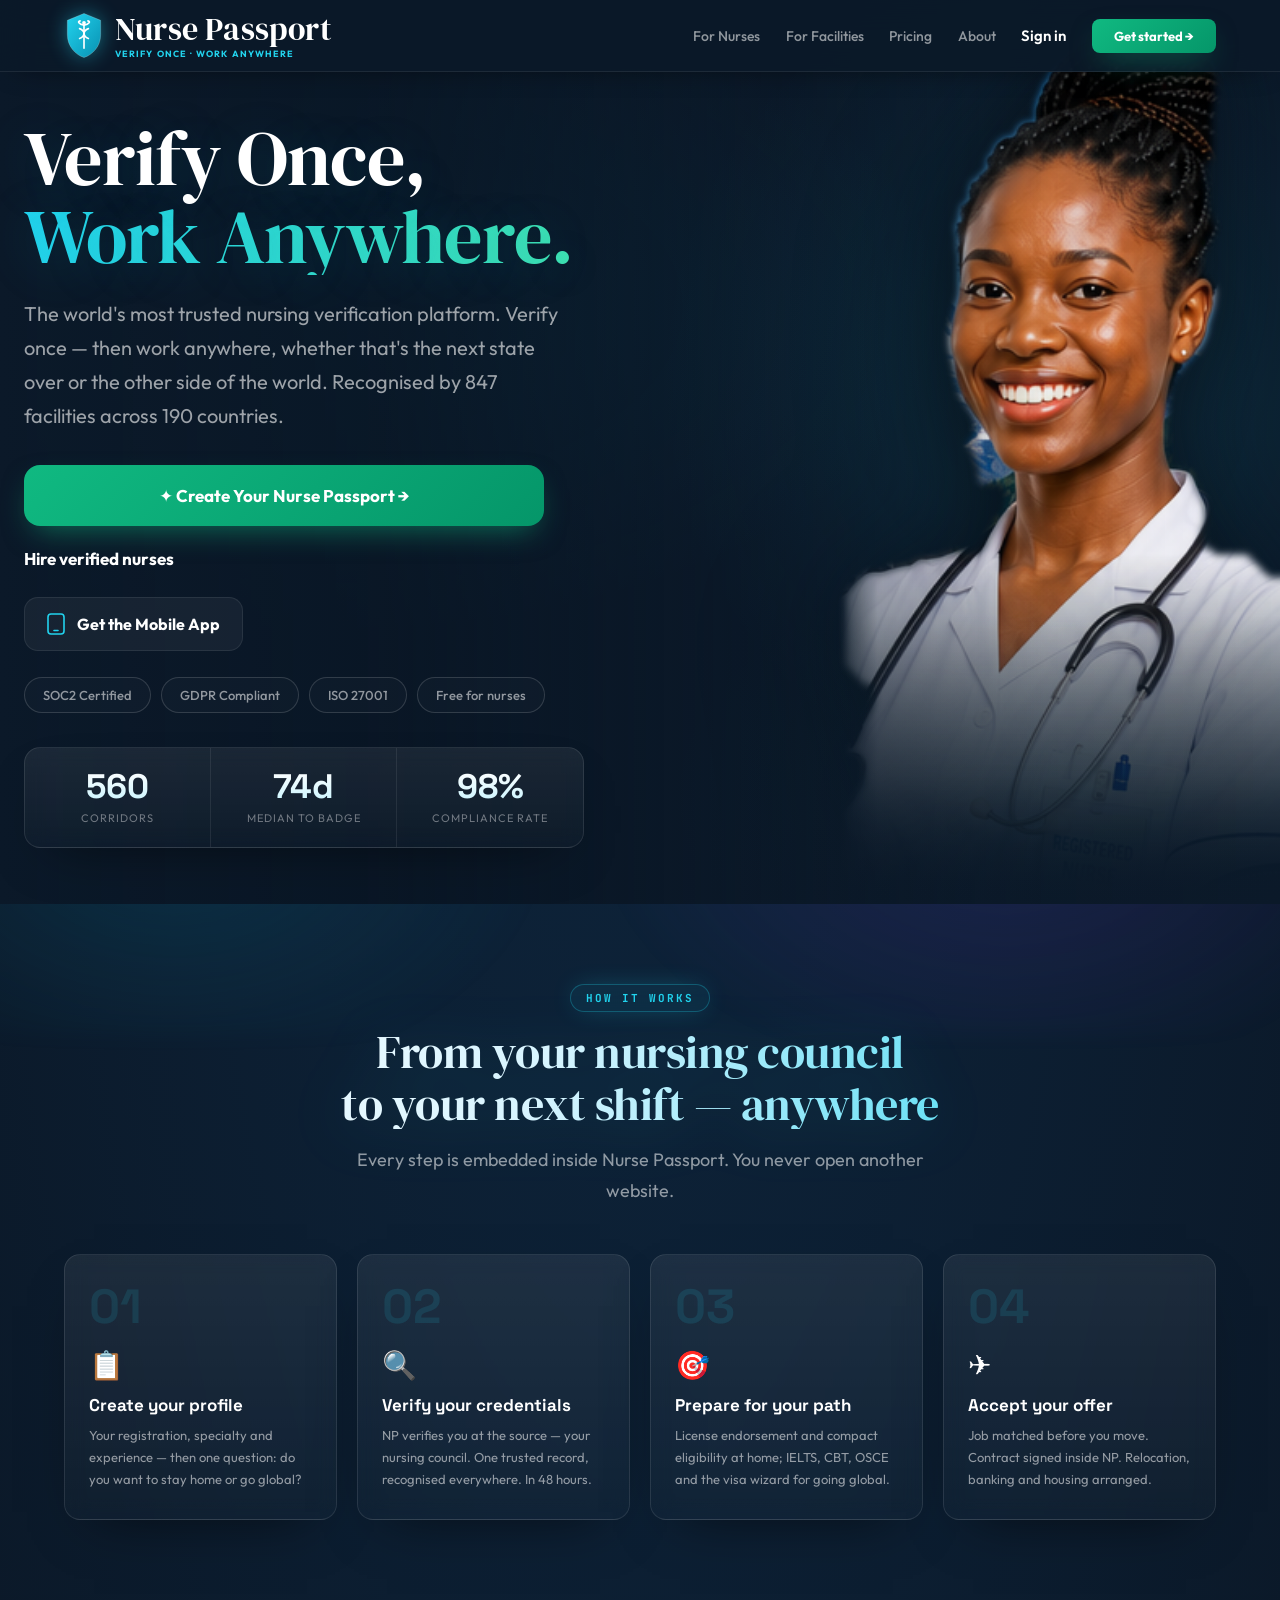
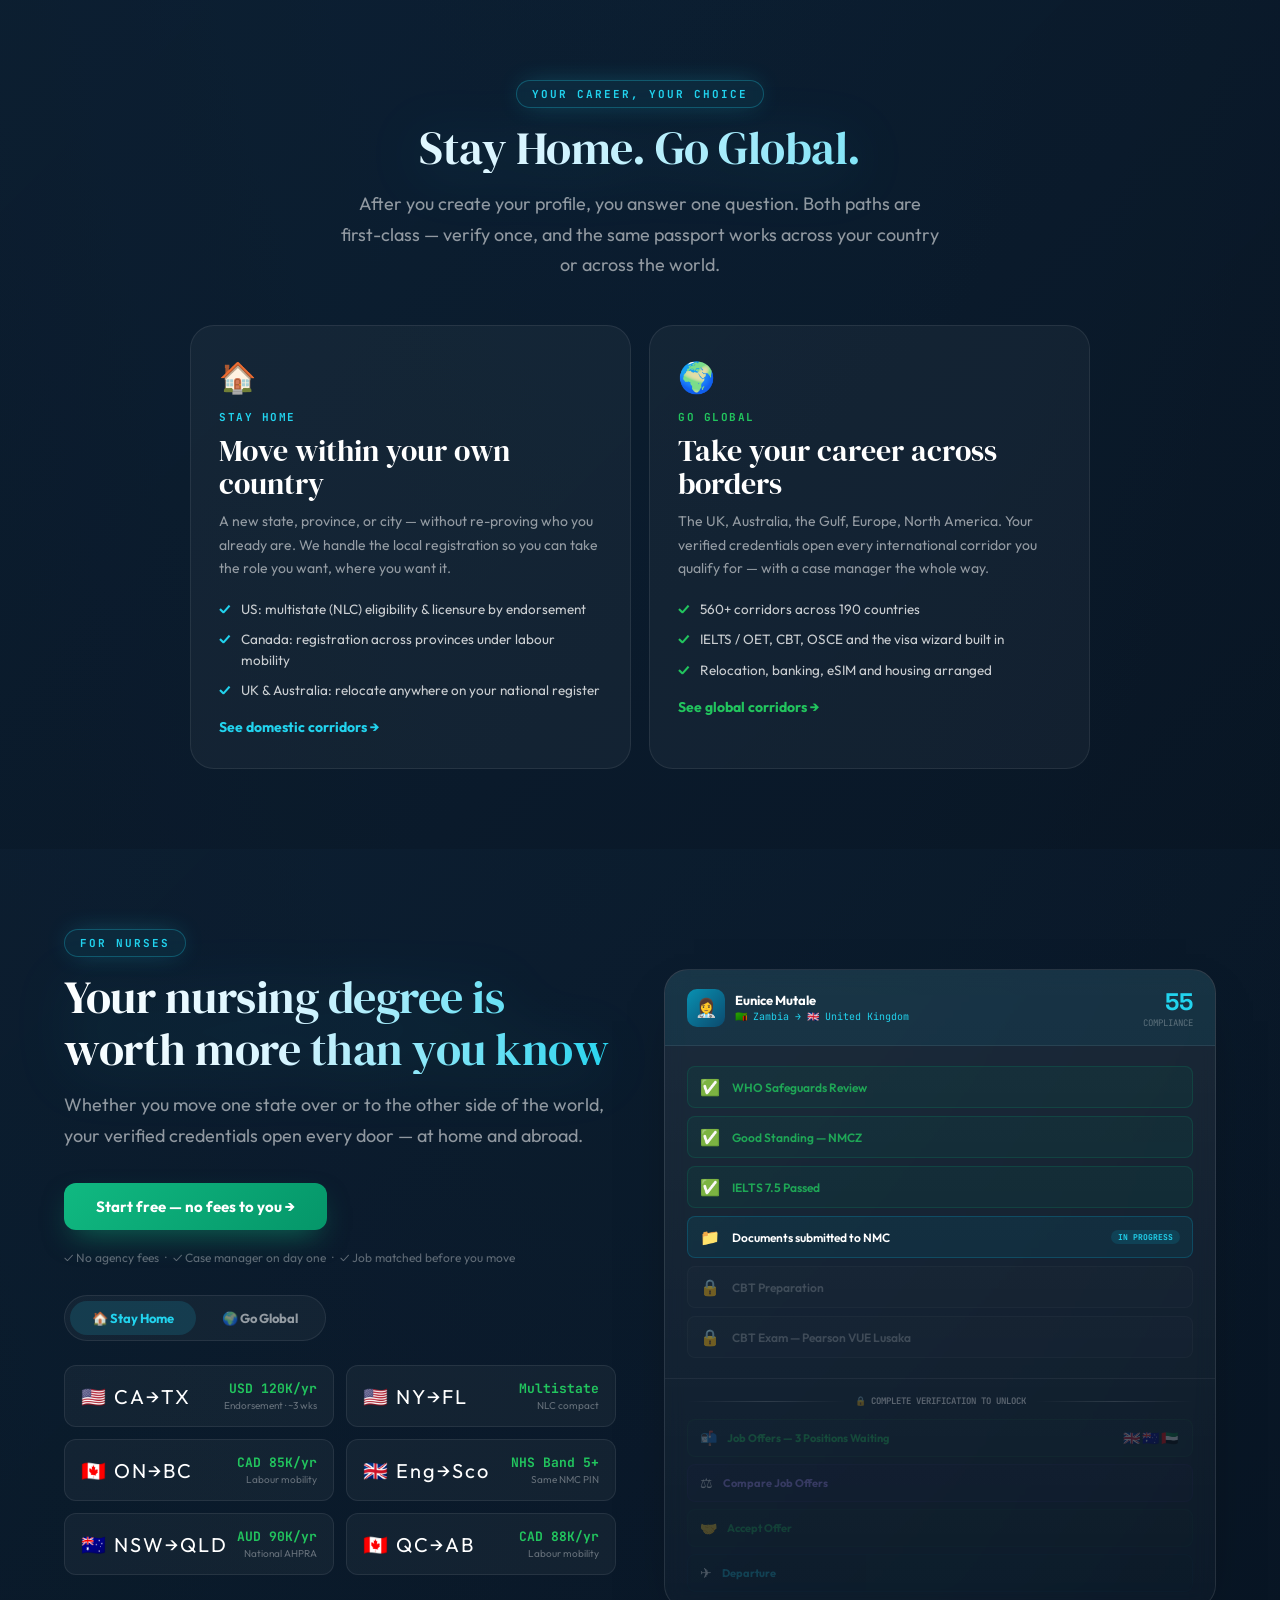
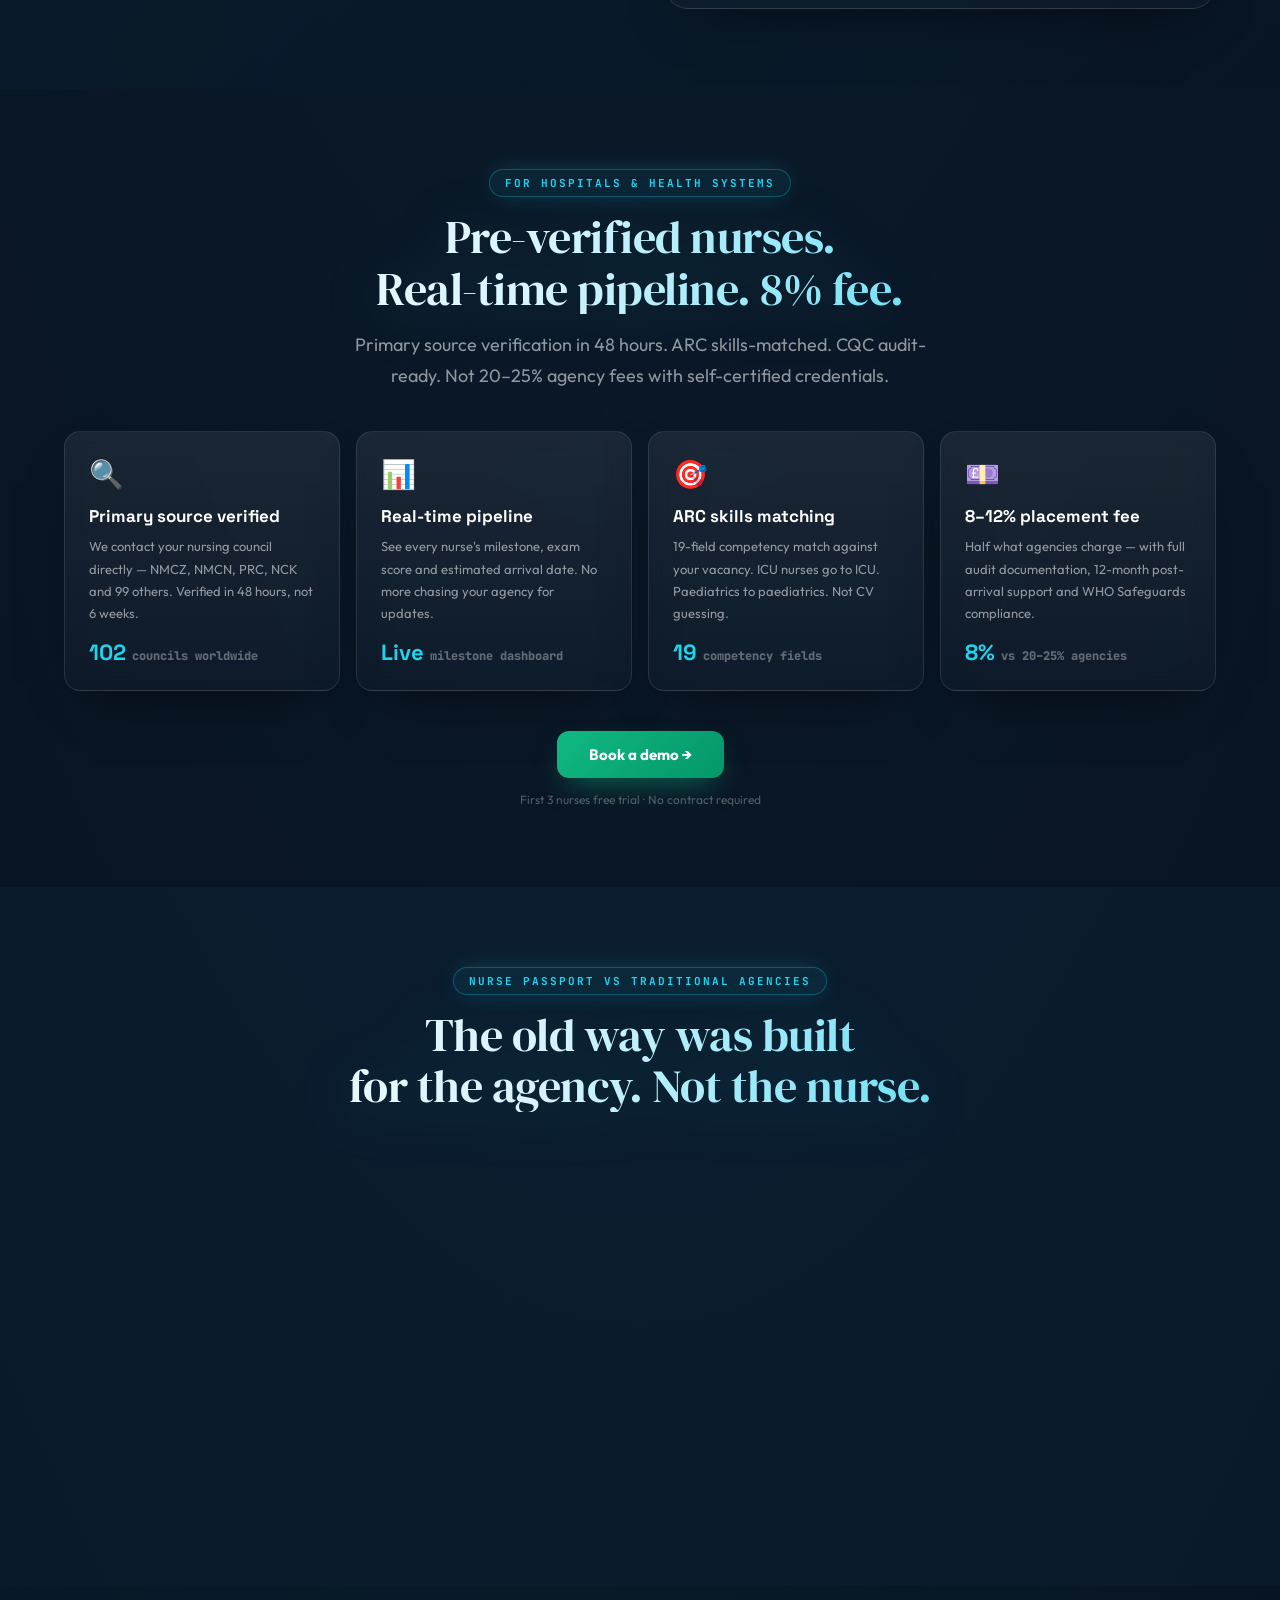
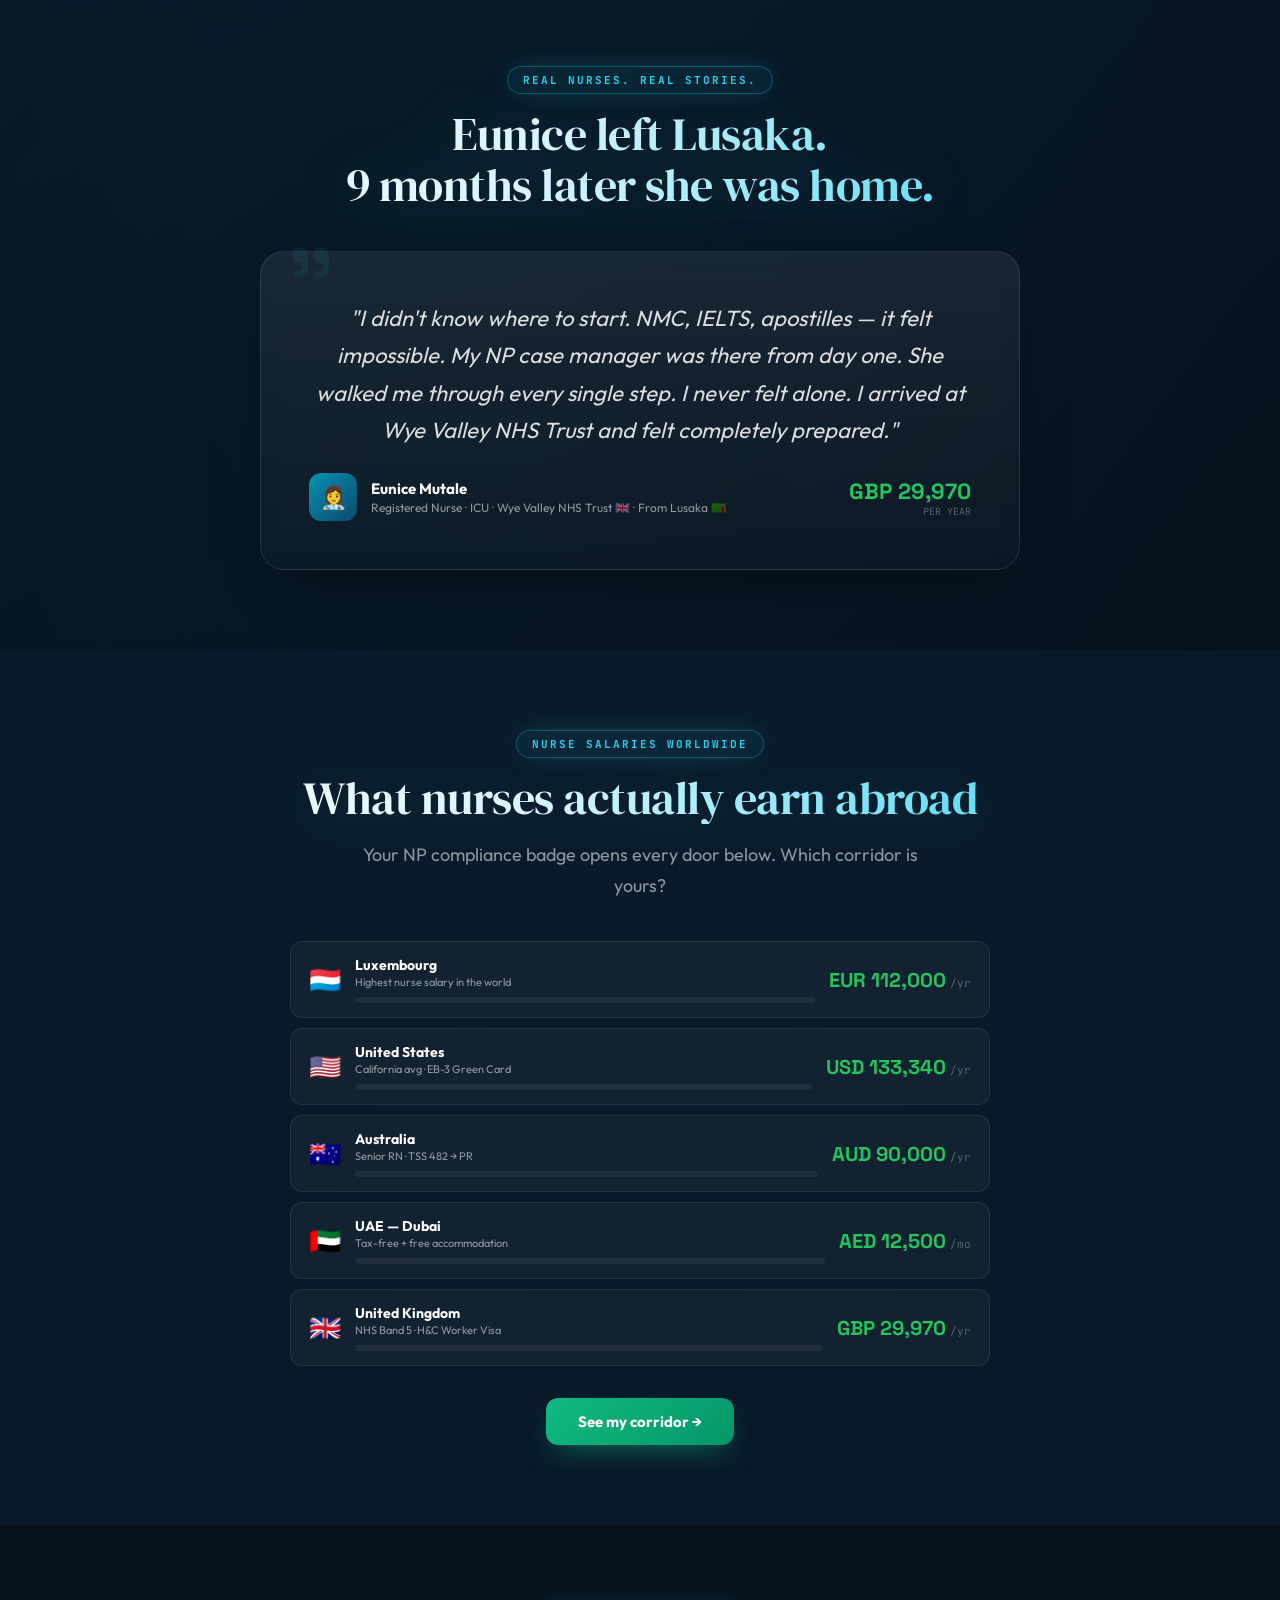
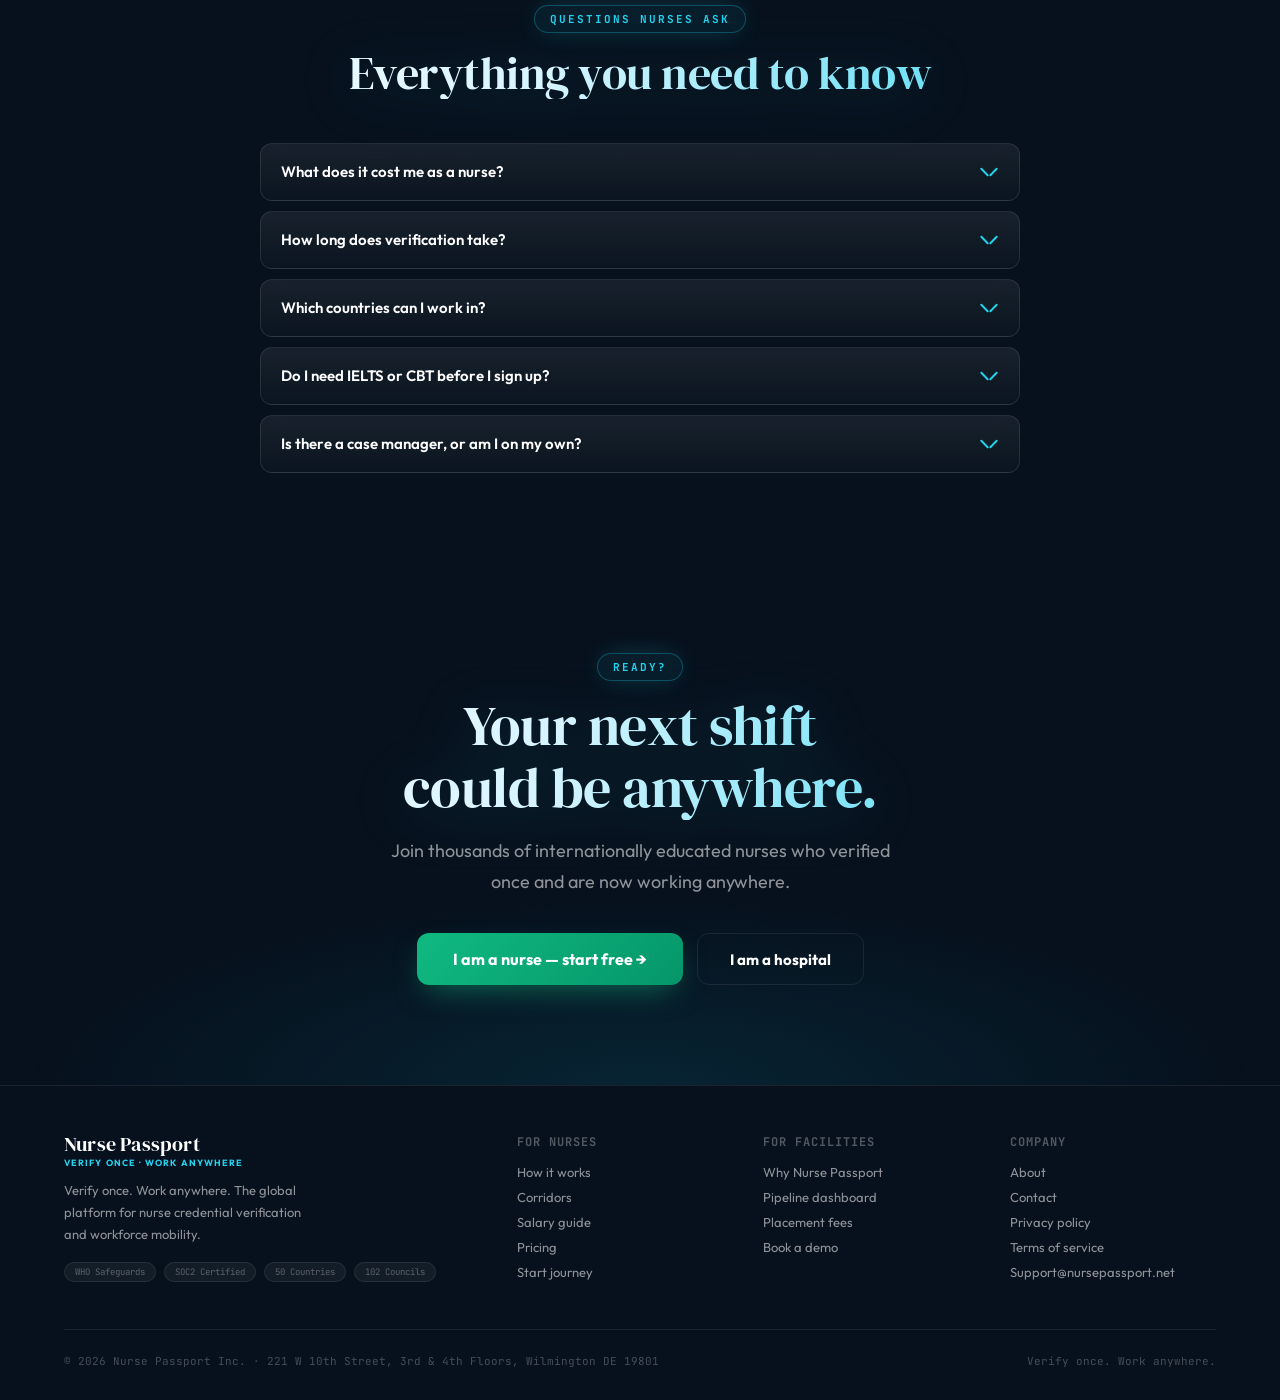
==== index.html @ 53541c65 "Add files via upload" ====
<!DOCTYPE html>
<html lang="en">
<head>
<meta charset="UTF-8"/>
<meta name="viewport" content="width=device-width, initial-scale=1.0"/>
<meta name="description" content="The world's most trusted nursing verification platform. One passport. Verified credentials. Recognised by 847 facilities across 190 countries."/>
<meta name="theme-color" content="#0B1929"/>
<meta property="og:title" content="Nurse Passport — Verify once. Work anywhere."/>
<meta property="og:description" content="The world's most trusted nursing verification platform. One passport. Verified credentials. Recognised by 847 facilities across 190 countries."/>
<meta property="og:image" content="https://nursepassport.net/og-image.png"/>
<meta property="og:url" content="https://nursepassport.net/"/>
<meta property="og:type" content="website"/>
<meta name="twitter:card" content="summary_large_image"/>
<meta name="robots" content="index,follow,max-image-preview:large"/>
<link rel="canonical" href="https://nursepassport.net/"/>
<title>Nurse Passport — Verify once. Work anywhere.</title>
<link rel="icon" href="data:image/svg+xml,<svg xmlns='http://www.w3.org/2000/svg' viewBox='0 0 32 32'><rect width='32' height='32' rx='8' fill='%230B1929'/><rect x='13' y='7' width='6' height='18' rx='2' fill='%2322d3ee'/><rect x='7' y='13' width='18' height='6' rx='2' fill='%2322d3ee'/></svg>"/>
<link rel="preconnect" href="https://fonts.googleapis.com"/>
<link rel="preconnect" href="https://fonts.gstatic.com" crossorigin/>
<link href="https://fonts.googleapis.com/css2?family=DM+Serif+Display:ital@0;1&family=Space+Grotesk:wght@400;500;600;700;800&family=Outfit:wght@300;400;500;600;700;800&family=JetBrains+Mono:wght@400;500;600&display=swap" rel="stylesheet"/>
<link rel="stylesheet" href="styles.css"/>
<style>.hero-figure{background-image:url("[data-uri]")!important}</style>
<script type="application/ld+json">
{"@context":"https://schema.org","@type":"Organization","name":"Nurse Passport Inc.","url":"https://nursepassport.net/","logo":"https://nursepassport.net/og-image.png","description":"Global nursing credential verification and workforce mobility platform.","slogan":"Verify once. Work anywhere.","email":"Support@nursepassport.net","address":{"@type":"PostalAddress","streetAddress":"221 W 10th Street, 3rd & 4th Floors","addressLocality":"Wilmington","addressRegion":"DE","postalCode":"19801","addressCountry":"US"}}
</script>
<script type="application/ld+json">
{"@context":"https://schema.org","@type":"FAQPage","mainEntity":[
{"@type":"Question","name":"What does it cost me as a nurse?","acceptedAnswer":{"@type":"Answer","text":"Nothing to start. Nurse Passport is free for nurses; placement fees are paid by the employing facility."}},
{"@type":"Question","name":"How long does verification take?","acceptedAnswer":{"@type":"Answer","text":"Around 48 hours via primary source verification with your nursing council."}},
{"@type":"Question","name":"Which countries can I work in?","acceptedAnswer":{"@type":"Answer","text":"Nurses from 50 source countries can access 560+ corridors into destinations including the UK, Australia, UAE, Germany, Luxembourg and the United States."}}
]}
</script>
</head>
<body>

<!-- ── NAV ─────────────────────────────────────────── -->
<nav>
  <a href="index.html" class="logo" aria-label="Nurse Passport home">
    <svg class="logo-shield" viewBox="0 0 40 48" xmlns="http://www.w3.org/2000/svg" aria-hidden="true">
      <defs>
        <linearGradient id="npShield" x1="0" y1="0" x2="1" y2="1">
          <stop offset="0" stop-color="#22d3ee"/><stop offset="1" stop-color="#0891b2"/>
        </linearGradient>
      </defs>
      <path d="M20 1.5 L37 8.5 V23 C37 35 29 43.5 20 46.5 C11 43.5 3 35 3 23 V8.5 Z" fill="url(#npShield)" stroke="rgba(255,255,255,.22)" stroke-width="1"/>
      <g stroke="#fff" stroke-width="1.7" fill="none" stroke-linecap="round" stroke-linejoin="round">
        <line x1="20" y1="13" x2="20" y2="37"/>
        <path d="M20 13.5 C14.5 12.5 13 9.5 16 9"/>
        <path d="M20 13.5 C25.5 12.5 27 9.5 24 9"/>
        <path d="M15.5 17 C24 20 16 24 24.5 27"/>
        <path d="M24.5 17 C16 20 24 24 15.5 27"/>
      </g>
      <circle cx="20" cy="11" r="1.9" fill="#fff"/>
    </svg>
    <span class="logo-text">
      <span class="logo-name">Nurse Passport</span>
      <span class="logo-tag">Verify Once · Work Anywhere</span>
    </span>
  </a>
  <div class="nav-right">
    <div class="nav-links">
      <a href="for-nurses.html">For Nurses</a>
      <a href="for-facilities.html">For Facilities</a>
      <a href="pricing.html">Pricing</a>
      <a href="about.html">About</a>
    </div>
    <a href="app.html" class="nav-signin">Sign in</a>
    <a href="app.html" class="btn btn-primary nav-cta">Get started →</a>
    <div class="hamburger" onclick="toggleMenu()" id="ham" role="button" aria-label="Open menu" aria-expanded="false" tabindex="0">
      <span></span><span></span><span></span>
    </div>
  </div>
</nav>

<!-- Mobile menu -->
<div class="mobile-menu" id="mobileMenu">
  <a href="for-nurses.html" onclick="toggleMenu()">For Nurses</a>
  <a href="for-facilities.html" onclick="toggleMenu()">For Facilities</a>
  <a href="pricing.html" onclick="toggleMenu()">Pricing</a>
  <a href="about.html" onclick="toggleMenu()">About</a>
  <a href="app.html" class="btn btn-ghost">Sign in</a>
  <a href="app.html" class="btn btn-primary">Create your Nurse Passport →</a>
</div>

<!-- ── HERO ─────────────────────────────────────────── -->
<section class="hero">
  <div class="hero-figure" aria-hidden="true"></div>
  <div class="hero-inner">
    <h1>
      <span class="block">Verify Once,</span>
      <span class="block teal">Work Anywhere.</span>
    </h1>
    <p class="hero-sub">
      The world's most trusted nursing verification platform. Verify once — then work anywhere, whether that's the next state over or the other side of the world. Recognised by 847 facilities across 190 countries.
    </p>
    <a href="app.html" class="btn btn-primary hero-cta-main">✦ Create Your Nurse Passport →</a>
    <br/>
    <a href="app.html#facility" class="hero-secondary">Hire verified nurses</a>
    <div>
      <a href="app.html" class="btn-app">
        <svg width="18" height="22" viewBox="0 0 18 22" fill="none" xmlns="http://www.w3.org/2000/svg" aria-hidden="true">
          <rect x="1" y="1" width="16" height="20" rx="3" stroke="#22d3ee" stroke-width="1.6"/>
          <line x1="7" y1="17.5" x2="11" y2="17.5" stroke="#22d3ee" stroke-width="1.6" stroke-linecap="round"/>
        </svg>
        Get the Mobile App
      </a>
    </div>
    <div class="trust-chips">
      <span class="trust-chip">SOC2 Certified</span>
      <span class="trust-chip">GDPR Compliant</span>
      <span class="trust-chip">ISO 27001</span>
      <span class="trust-chip">Free for nurses</span>
    </div>
    <div class="hero-stats">
      <div class="hs"><div class="stat-val">560</div><div class="stat-lbl">Corridors</div></div>
      <div class="hs"><div class="stat-val">74d</div><div class="stat-lbl">Median to badge</div></div>
      <div class="hs"><div class="stat-val">98%</div><div class="stat-lbl">Compliance rate</div></div>
    </div>
  </div>
</section>

<!-- ── HOW IT WORKS ─────────────────────────────────── -->
<section id="how-it-works">
  <div class="center">
    <div class="section-tag">How it works</div>
    <h2>From your nursing council<br/>to your next shift — anywhere</h2>
    <p class="section-sub">Every step is embedded inside Nurse Passport. You never open another website.</p>
  </div>
  <div class="steps">
    <div class="step-card">
      <div class="step-num">01</div>
      <span class="step-icon">📋</span>
      <h3>Create your profile</h3>
      <p>Your registration, specialty and experience — then one question: do you want to stay home or go global?</p>
    </div>
    <div class="step-card">
      <div class="step-num">02</div>
      <span class="step-icon">🔍</span>
      <h3>Verify your credentials</h3>
      <p>NP verifies you at the source — your nursing council. One trusted record, recognised everywhere. In 48 hours.</p>
    </div>
    <div class="step-card">
      <div class="step-num">03</div>
      <span class="step-icon">🎯</span>
      <h3>Prepare for your path</h3>
      <p>License endorsement and compact eligibility at home; IELTS, CBT, OSCE and the visa wizard for going global.</p>
    </div>
    <div class="step-card">
      <div class="step-num">04</div>
      <span class="step-icon">✈️</span>
      <h3>Accept your offer</h3>
      <p>Job matched before you move. Contract signed inside NP. Relocation, banking and housing arranged.</p>
    </div>
  </div>
</section>

<!-- ── STAY HOME / GO GLOBAL ─────────────────────────── -->
<section id="your-path" class="nurses-section">
  <div class="center">
    <div class="section-tag">Your career, your choice</div>
    <h2>Stay Home. Go Global.</h2>
    <p class="section-sub" style="margin:0 auto">After you create your profile, you answer one question. Both paths are first-class — verify once, and the same passport works across your country or across the world.</p>
  </div>
  <div class="path-fork">
    <a href="for-nurses.html#corridors" class="path-card path-home">
      <div class="path-ico">🏠</div>
      <span class="path-tag">Stay Home</span>
      <h3>Move within your own country</h3>
      <p>A new state, province, or city — without re-proving who you already are. We handle the local registration so you can take the role you want, where you want it.</p>
      <ul class="feature-list">
        <li>US: multistate (NLC) eligibility &amp; licensure by endorsement</li>
        <li>Canada: registration across provinces under labour mobility</li>
        <li>UK &amp; Australia: relocate anywhere on your national register</li>
      </ul>
      <span class="path-arrow">See domestic corridors →</span>
    </a>
    <a href="for-nurses.html#corridors" class="path-card path-global">
      <div class="path-ico">🌍</div>
      <span class="path-tag">Go Global</span>
      <h3>Take your career across borders</h3>
      <p>The UK, Australia, the Gulf, Europe, North America. Your verified credentials open every international corridor you qualify for — with a case manager the whole way.</p>
      <ul class="feature-list">
        <li>560+ corridors across 190 countries</li>
        <li>IELTS / OET, CBT, OSCE and the visa wizard built in</li>
        <li>Relocation, banking, eSIM and housing arranged</li>
      </ul>
      <span class="path-arrow">See global corridors →</span>
    </a>
  </div>
</section>

<!-- ── FOR NURSES ─────────────────────────────────────── -->
<section id="for-nurses" class="nurses-section">
  <div class="nurses-grid">
    <div>
      <div class="section-tag">For nurses</div>
      <h2>Your nursing degree is worth more than you know</h2>
      <p class="section-sub" style="margin-bottom:32px">Whether you move one state over or to the other side of the world, your verified credentials open every door — at home and abroad.</p>
      <a href="app.html" class="btn btn-primary btn-lg">Start free — no fees to you →</a>
      <div style="margin-top:20px;font-size:12px;color:rgba(255,255,255,.35)">
        ✓ No agency fees &nbsp;·&nbsp; ✓ Case manager on day one &nbsp;·&nbsp; ✓ Job matched before you move
      </div>
      <div class="seg-wrap" style="justify-content:flex-start;margin-top:30px">
        <div class="seg">
          <button class="active" onclick="switchCorridors('domestic',this)">🏠 Stay Home</button>
          <button onclick="switchCorridors('global',this)">🌍 Go Global</button>
        </div>
      </div>
      <div class="corr-group show" data-mode="domestic">
        <div class="corridor-pill"><span class="corr-flags">🇺🇸 CA→TX</span><div class="corr-info"><div class="corr-salary">USD 120K/yr</div><div class="corr-time">Endorsement · ~3 wks</div></div></div>
        <div class="corridor-pill"><span class="corr-flags">🇺🇸 NY→FL</span><div class="corr-info"><div class="corr-salary">Multistate</div><div class="corr-time">NLC compact</div></div></div>
        <div class="corridor-pill"><span class="corr-flags">🇨🇦 ON→BC</span><div class="corr-info"><div class="corr-salary">CAD 85K/yr</div><div class="corr-time">Labour mobility</div></div></div>
        <div class="corridor-pill"><span class="corr-flags">🇬🇧 Eng→Sco</span><div class="corr-info"><div class="corr-salary">NHS Band 5+</div><div class="corr-time">Same NMC PIN</div></div></div>
        <div class="corridor-pill"><span class="corr-flags">🇦🇺 NSW→QLD</span><div class="corr-info"><div class="corr-salary">AUD 90K/yr</div><div class="corr-time">National AHPRA</div></div></div>
        <div class="corridor-pill"><span class="corr-flags">🇨🇦 QC→AB</span><div class="corr-info"><div class="corr-salary">CAD 88K/yr</div><div class="corr-time">Labour mobility</div></div></div>
      </div>
      <div class="corr-group" data-mode="global">
        <div class="corridor-pill"><span class="corr-flags">🇿🇲→🇬🇧</span><div class="corr-info"><div class="corr-salary">GBP 30K/yr</div><div class="corr-time">9 months</div></div></div>
        <div class="corridor-pill"><span class="corr-flags">🇳🇬→🇬🇧</span><div class="corr-info"><div class="corr-salary">GBP 30K/yr</div><div class="corr-time">8 months</div></div></div>
        <div class="corridor-pill"><span class="corr-flags">🇵🇭→🇦🇺</span><div class="corr-info"><div class="corr-salary">AUD 90K/yr</div><div class="corr-time">10 months</div></div></div>
        <div class="corridor-pill"><span class="corr-flags">🇬🇭→🇩🇪</span><div class="corr-info"><div class="corr-salary">EUR 40K/yr</div><div class="corr-time">14 months</div></div></div>
        <div class="corridor-pill"><span class="corr-flags">🇲🇼→🇱🇺</span><div class="corr-info"><div class="corr-salary">EUR 55K/yr</div><div class="corr-time">15 months</div></div></div>
        <div class="corridor-pill"><span class="corr-flags">🇰🇪→🇦🇪</span><div class="corr-info"><div class="corr-salary">AED 12K/mo</div><div class="corr-time">5 months</div></div></div>
      </div>
    </div>
    <!-- Journey preview -->
    <div class="journey-preview">
      <div class="journey-header">
        <div class="journey-nurse">
          <div class="journey-avatar">👩‍⚕️</div>
          <div>
            <div class="journey-name">Eunice Mutale</div>
            <div class="journey-corridor">🇿🇲 Zambia → 🇬🇧 United Kingdom</div>
          </div>
        </div>
        <div class="journey-score">
          <div class="journey-score-val">55</div>
          <div class="journey-score-lbl">COMPLIANCE</div>
        </div>
      </div>
      <div class="journey-steps">
        <div class="jstep done"><span class="jstep-icon">✅</span><span class="jstep-label">WHO Safeguards Review</span></div>
        <div class="jstep done"><span class="jstep-icon">✅</span><span class="jstep-label">Good Standing — NMCZ</span></div>
        <div class="jstep done"><span class="jstep-icon">✅</span><span class="jstep-label">IELTS 7.5 Passed</span></div>
        <div class="jstep active"><span class="jstep-icon">📁</span><span class="jstep-label">Documents submitted to NMC</span><span class="jstep-tag">IN PROGRESS</span></div>
        <div class="jstep locked"><span class="jstep-icon">🔒</span><span class="jstep-label">CBT Preparation</span></div>
        <div class="jstep locked"><span class="jstep-icon">🔒</span><span class="jstep-label">CBT Exam — Pearson VUE Lusaka</span></div>
      </div>
      <!-- Locked lure -->
      <div class="journey-lure">
        <div class="lure-divider"><span>🔒 COMPLETE VERIFICATION TO UNLOCK</span></div>
        <div class="lure-offers">
          <div class="lure-item offers">
            <span class="lure-lock">📬</span>
            <span class="lure-label">Job Offers — 3 Positions Waiting</span>
            <span class="lure-flags">🇬🇧🇦🇺🇦🇪</span>
          </div>
          <div class="lure-item compare">
            <span class="lure-lock">⚖️</span>
            <span class="lure-label">Compare Job Offers</span>
          </div>
          <div class="lure-item accept">
            <span class="lure-lock">🤝</span>
            <span class="lure-label">Accept Offer</span>
          </div>
          <div class="lure-item depart">
            <span class="lure-lock">✈️</span>
            <span class="lure-label">Departure</span>
          </div>
        </div>
      </div>
    </div>
  </div>
</section>

<!-- ── FOR FACILITIES ─────────────────────────────── -->
<section id="for-facilities">
  <div class="center">
    <div class="section-tag">For hospitals &amp; health systems</div>
    <h2>Pre-verified nurses.<br/>Real-time pipeline. 8% fee.</h2>
    <p class="section-sub">Primary source verification in 48 hours. ARC skills-matched. CQC audit-ready. Not 20–25% agency fees with self-certified credentials.</p>
  </div>
  <div class="facilities-grid">
    <div class="facility-card">
      <div class="facility-icon">🔍</div>
      <h3>Primary source verified</h3>
      <p>We contact your nursing council directly — NMCZ, NMCN, PRC, NCK and 99 others. Verified in 48 hours, not 6 weeks.</p>
      <div class="metric">102<span class="metric-lbl" style="font-size:12px;margin-left:6px">councils worldwide</span></div>
    </div>
    <div class="facility-card">
      <div class="facility-icon">📊</div>
      <h3>Real-time pipeline</h3>
      <p>See every nurse's milestone, exam score and estimated arrival date. No more chasing your agency for updates.</p>
      <div class="metric">Live<span class="metric-lbl" style="font-size:12px;margin-left:6px">milestone dashboard</span></div>
    </div>
    <div class="facility-card">
      <div class="facility-icon">🎯</div>
      <h3>ARC skills matching</h3>
      <p>19-field competency match against your vacancy. ICU nurses go to ICU. Paediatrics to paediatrics. Not CV guessing.</p>
      <div class="metric">19<span class="metric-lbl" style="font-size:12px;margin-left:6px">competency fields</span></div>
    </div>
    <div class="facility-card">
      <div class="facility-icon">💷</div>
      <h3>8–12% placement fee</h3>
      <p>Half what agencies charge — with full audit documentation, 12-month post-arrival support and WHO Safeguards compliance.</p>
      <div class="metric">8%<span class="metric-lbl" style="font-size:12px;margin-left:6px">vs 20–25% agencies</span></div>
    </div>
  </div>
  <div style="text-align:center;margin-top:40px">
    <a href="app.html#facility" class="btn btn-primary btn-lg">Book a demo →</a>
    <div style="margin-top:14px;font-size:12px;color:rgba(255,255,255,.3)">First 3 nurses free trial · No contract required</div>
  </div>
</section>

<!-- ── COMPARISON ─────────────────────────────────── -->
<section class="compare-section">
  <div class="center">
    <div class="section-tag">Nurse Passport vs traditional agencies</div>
    <h2>The old way was built<br/>for the agency. Not the nurse.</h2>
  </div>
  <div class="compare-wrap reveal">
    <div class="compare-head">
      <div>&nbsp;</div>
      <div class="col-np">Nurse Passport</div>
      <div>Traditional agency</div>
    </div>
    <div class="compare-row">
      <div class="feat">Credential verification</div>
      <div class="col-np"><span class="tick">✓</span> Primary source · 48 hrs</div>
      <div class="col-old"><span class="cross">✕</span> Self-certified · weeks</div>
    </div>
    <div class="compare-row">
      <div class="feat">Cost to the nurse</div>
      <div class="col-np"><span class="tick">✓</span> Free</div>
      <div class="col-old"><span class="cross">✕</span> Often charged fees</div>
    </div>
    <div class="compare-row">
      <div class="feat">Placement fee to facility</div>
      <div class="col-np"><span class="tick">✓</span> 8–12%</div>
      <div class="col-old"><span class="cross">✕</span> 20–25%</div>
    </div>
    <div class="compare-row">
      <div class="feat">IELTS · CBT · OSCE prep</div>
      <div class="col-np"><span class="tick">✓</span> Built in</div>
      <div class="col-old"><span class="cross">✕</span> Find it yourself</div>
    </div>
    <div class="compare-row">
      <div class="feat">Pipeline visibility</div>
      <div class="col-np"><span class="tick">✓</span> Live milestone dashboard</div>
      <div class="col-old"><span class="cross">✕</span> Chase for updates</div>
    </div>
    <div class="compare-row">
      <div class="feat">Post-arrival support</div>
      <div class="col-np"><span class="tick">✓</span> 12 months</div>
      <div class="col-old"><span class="cross">✕</span> Handover, then gone</div>
    </div>
  </div>
</section>

<!-- ── TESTIMONIAL ────────────────────────────────── -->
<section class="testimonial-section">
  <div class="center">
    <div class="section-tag">Real nurses. Real stories.</div>
    <h2>Eunice left Lusaka.<br/>9 months later she was home.</h2>
  </div>
  <div class="testimonial-card">
    <blockquote>
      "I didn't know where to start. NMC, IELTS, apostilles — it felt impossible. My NP case manager was there from day one. She walked me through every single step. I never felt alone. I arrived at Wye Valley NHS Trust and felt completely prepared."
    </blockquote>
    <div class="testimonial-author">
      <div class="author-avatar">👩‍⚕️</div>
      <div style="text-align:left">
        <div class="author-name">Eunice Mutale</div>
        <div class="author-info">Registered Nurse · ICU · Wye Valley NHS Trust 🇬🇧 · From Lusaka 🇿🇲</div>
      </div>
      <div style="margin-left:auto;text-align:right">
        <div style="font-family:var(--display);font-size:22px;font-weight:900;color:var(--green-l)">GBP 29,970</div>
        <div style="font-size:10px;color:rgba(255,255,255,.3);font-family:var(--mono)">PER YEAR</div>
      </div>
    </div>
  </div>
</section>

<!-- ── SALARY ─────────────────────────────────────── -->
<section id="salaries" class="salary-section">
  <div class="center">
    <div class="section-tag">Nurse salaries worldwide</div>
    <h2>What nurses actually earn abroad</h2>
    <p class="section-sub">Your NP compliance badge opens every door below. Which corridor is yours?</p>
  </div>
  <div class="salary-table">
    <div class="salary-row" style="--w:90%">
      <span class="salary-flag">🇱🇺</span>
      <div class="salary-country"><div class="salary-country-name">Luxembourg</div><div class="salary-country-note">Highest nurse salary in the world</div><div class="salary-bar-track"><div class="salary-bar-fill"></div></div></div>
      <div><span class="salary-amount">EUR 112,000</span><span class="salary-currency">/yr</span></div>
    </div>
    <div class="salary-row" style="--w:100%">
      <span class="salary-flag">🇺🇸</span>
      <div class="salary-country"><div class="salary-country-name">United States</div><div class="salary-country-note">California avg · EB-3 Green Card</div><div class="salary-bar-track"><div class="salary-bar-fill"></div></div></div>
      <div><span class="salary-amount">USD 133,340</span><span class="salary-currency">/yr</span></div>
    </div>
    <div class="salary-row" style="--w:68%">
      <span class="salary-flag">🇦🇺</span>
      <div class="salary-country"><div class="salary-country-name">Australia</div><div class="salary-country-note">Senior RN · TSS 482 → PR</div><div class="salary-bar-track"><div class="salary-bar-fill"></div></div></div>
      <div><span class="salary-amount">AUD 90,000</span><span class="salary-currency">/yr</span></div>
    </div>
    <div class="salary-row" style="--w:58%">
      <span class="salary-flag">🇦🇪</span>
      <div class="salary-country"><div class="salary-country-name">UAE — Dubai</div><div class="salary-country-note">Tax-free + free accommodation</div><div class="salary-bar-track"><div class="salary-bar-fill"></div></div></div>
      <div><span class="salary-amount">AED 12,500</span><span class="salary-currency">/mo</span></div>
    </div>
    <div class="salary-row" style="--w:45%">
      <span class="salary-flag">🇬🇧</span>
      <div class="salary-country"><div class="salary-country-name">United Kingdom</div><div class="salary-country-note">NHS Band 5 · H&amp;C Worker Visa</div><div class="salary-bar-track"><div class="salary-bar-fill"></div></div></div>
      <div><span class="salary-amount">GBP 29,970</span><span class="salary-currency">/yr</span></div>
    </div>
  </div>
  <div style="text-align:center;margin-top:32px">
    <a href="app.html" class="btn btn-primary btn-lg">See my corridor →</a>
  </div>
</section>

<!-- ── FAQ ─────────────────────────────────────────── -->
<section id="faq">
  <div class="center">
    <div class="section-tag">Questions nurses ask</div>
    <h2>Everything you need to know</h2>
  </div>
  <div class="faq-wrap">
    <div class="faq-item">
      <button class="faq-q" onclick="toggleFaq(this)" aria-expanded="false">What does it cost me as a nurse?<span class="chev"></span></button>
      <div class="faq-a"><p>Nothing to start. Nurse Passport is free for nurses — there are no agency fees charged to you. Placement fees are paid by the employing facility, not the nurse.</p></div>
    </div>
    <div class="faq-item">
      <button class="faq-q" onclick="toggleFaq(this)" aria-expanded="false">How long does verification take?<span class="chev"></span></button>
      <div class="faq-a"><p>Around 48 hours. We contact your nursing council directly for primary source verification, instead of the weeks a manual, self-certified process usually takes.</p></div>
    </div>
    <div class="faq-item">
      <button class="faq-q" onclick="toggleFaq(this)" aria-expanded="false">Which countries can I work in?<span class="chev"></span></button>
      <div class="faq-a"><p>Nurses from 50 source countries can access 560+ corridors into destinations including the UK, Australia, UAE, Germany, Luxembourg and the United States. Your verified credentials open every corridor you qualify for.</p></div>
    </div>
    <div class="faq-item">
      <button class="faq-q" onclick="toggleFaq(this)" aria-expanded="false">Do I need IELTS or CBT before I sign up?<span class="chev"></span></button>
      <div class="faq-a"><p>No. IELTS prep, CBT practice, OSCE training and the visa wizard are all built into the platform. You prepare inside Nurse Passport without ever leaving the app.</p></div>
    </div>
    <div class="faq-item">
      <button class="faq-q" onclick="toggleFaq(this)" aria-expanded="false">Is there a case manager, or am I on my own?<span class="chev"></span></button>
      <div class="faq-a"><p>A case manager is assigned on day one and stays with you through to your first shift, plus 12 months of post-arrival support once you land.</p></div>
    </div>
  </div>
</section>

<!-- ── FINAL CTA ───────────────────────────────────── -->
<section class="cta-section">
  <div class="section-tag center">Ready?</div>
  <h2>Your next shift<br/>could be anywhere.</h2>
  <p>Join thousands of internationally educated nurses who verified once and are now working anywhere.</p>
  <div class="cta-pair">
    <a href="app.html" class="btn btn-primary btn-xl">I am a nurse — start free →</a>
    <a href="app.html#facility" class="btn btn-ghost btn-lg">I am a hospital</a>
  </div>
</section>


<!-- ── FOOTER ─────────────────────────────────────── -->
<footer>
  <div class="footer-brand">
    <a href="index.html" class="logo"><span class="logo-text"><span class="logo-name">Nurse Passport</span><span class="logo-tag">Verify Once · Work Anywhere</span></span></a>
    <p>Verify once. Work anywhere. The global platform for nurse credential verification and workforce mobility.</p>
    <div class="footer-badges" style="margin-top:16px">
      <span class="badge">WHO Safeguards</span>
      <span class="badge">SOC2 Certified</span>
      <span class="badge">50 Countries</span>
      <span class="badge">102 Councils</span>
    </div>
  </div>
  <div class="footer-col">
    <h4>For Nurses</h4>
    <a href="for-nurses.html">How it works</a>
    <a href="for-nurses.html#corridors">Corridors</a>
    <a href="for-nurses.html#salaries">Salary guide</a>
    <a href="pricing.html">Pricing</a>
    <a href="app.html">Start journey</a>
  </div>
  <div class="footer-col">
    <h4>For Facilities</h4>
    <a href="for-facilities.html">Why Nurse Passport</a>
    <a href="for-facilities.html#pipeline">Pipeline dashboard</a>
    <a href="pricing.html#facilities">Placement fees</a>
    <a href="app.html#facility">Book a demo</a>
  </div>
  <div class="footer-col">
    <h4>Company</h4>
    <a href="about.html">About</a>
    <a href="contact.html">Contact</a>
    <a href="privacy.html">Privacy policy</a>
    <a href="terms.html">Terms of service</a>
    <a href="mailto:Support@nursepassport.net">Support@nursepassport.net</a>
  </div>
  <div class="footer-bottom">
    <span>© 2026 Nurse Passport Inc. · 221 W 10th Street, 3rd &amp; 4th Floors, Wilmington DE 19801</span>
    <span>Verify once. Work anywhere.</span>
  </div>
</footer>

<script src="site.js"></script>
</body>
</html>
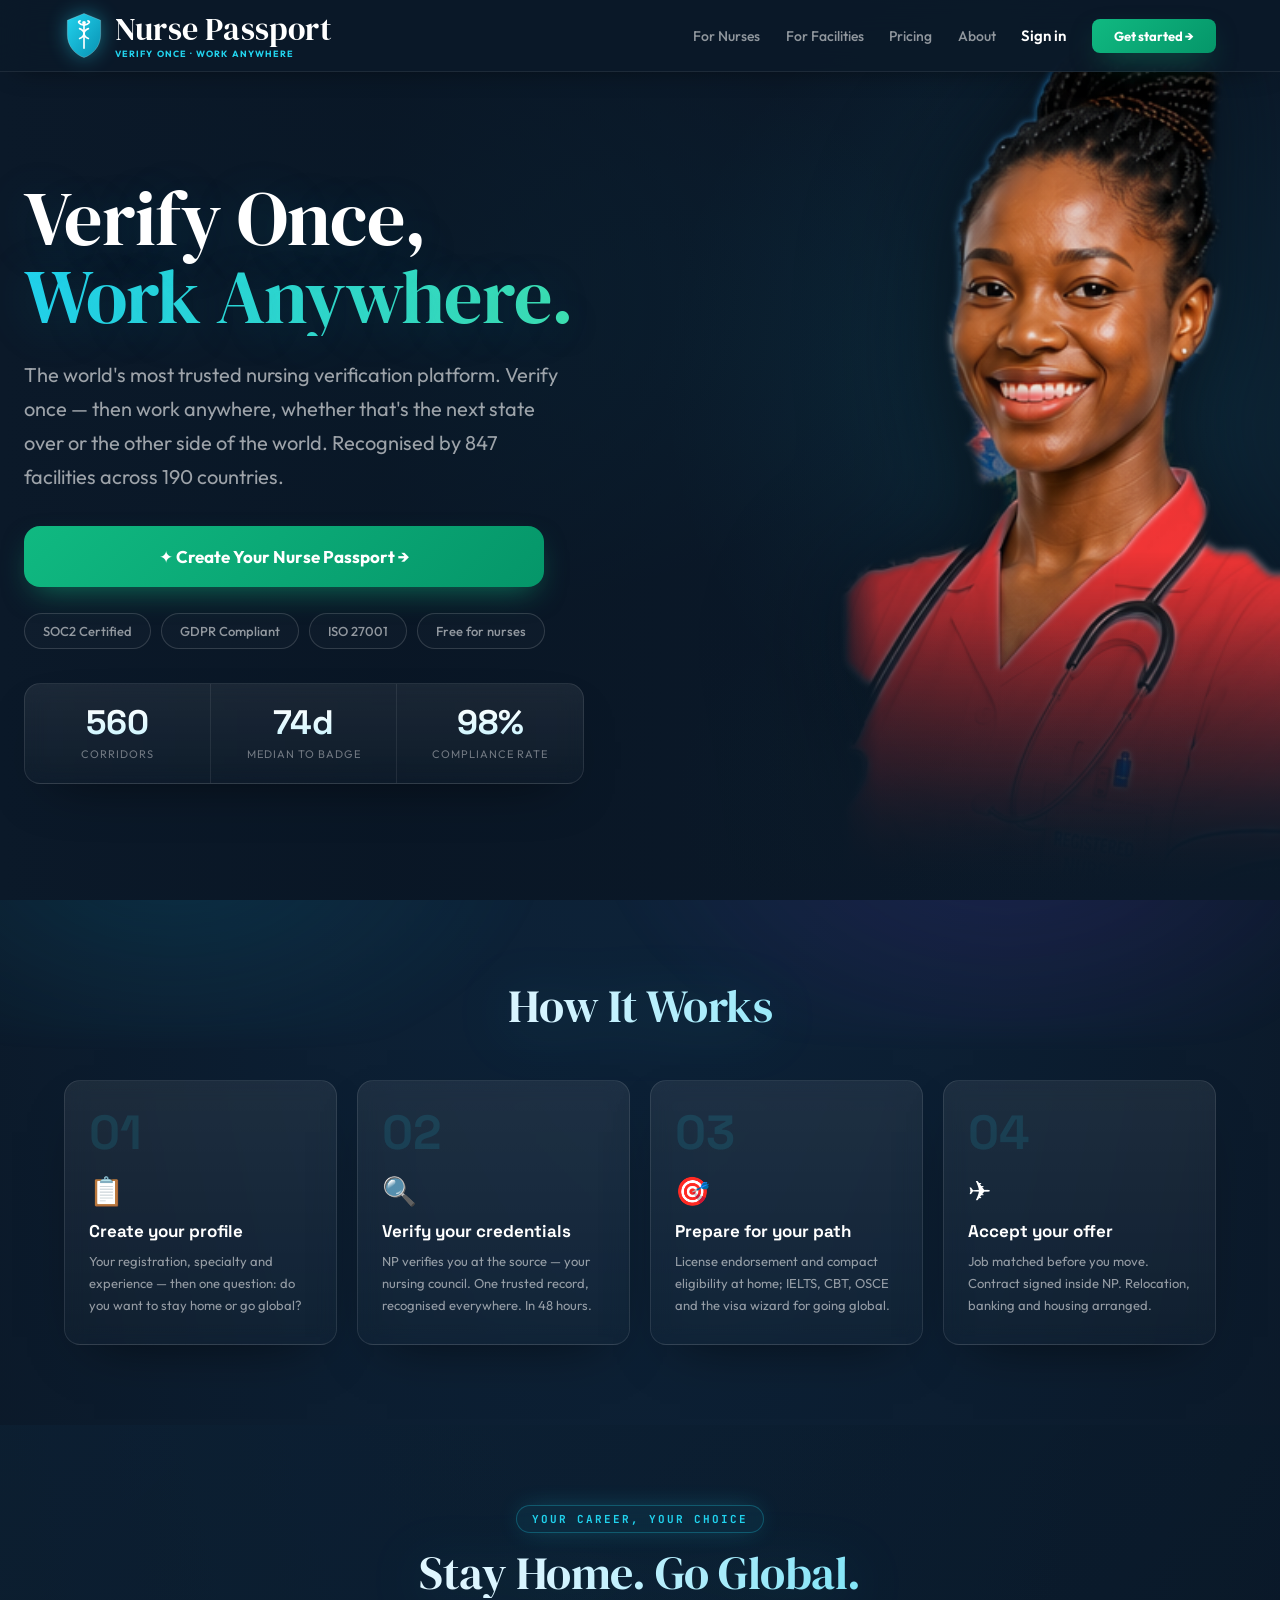
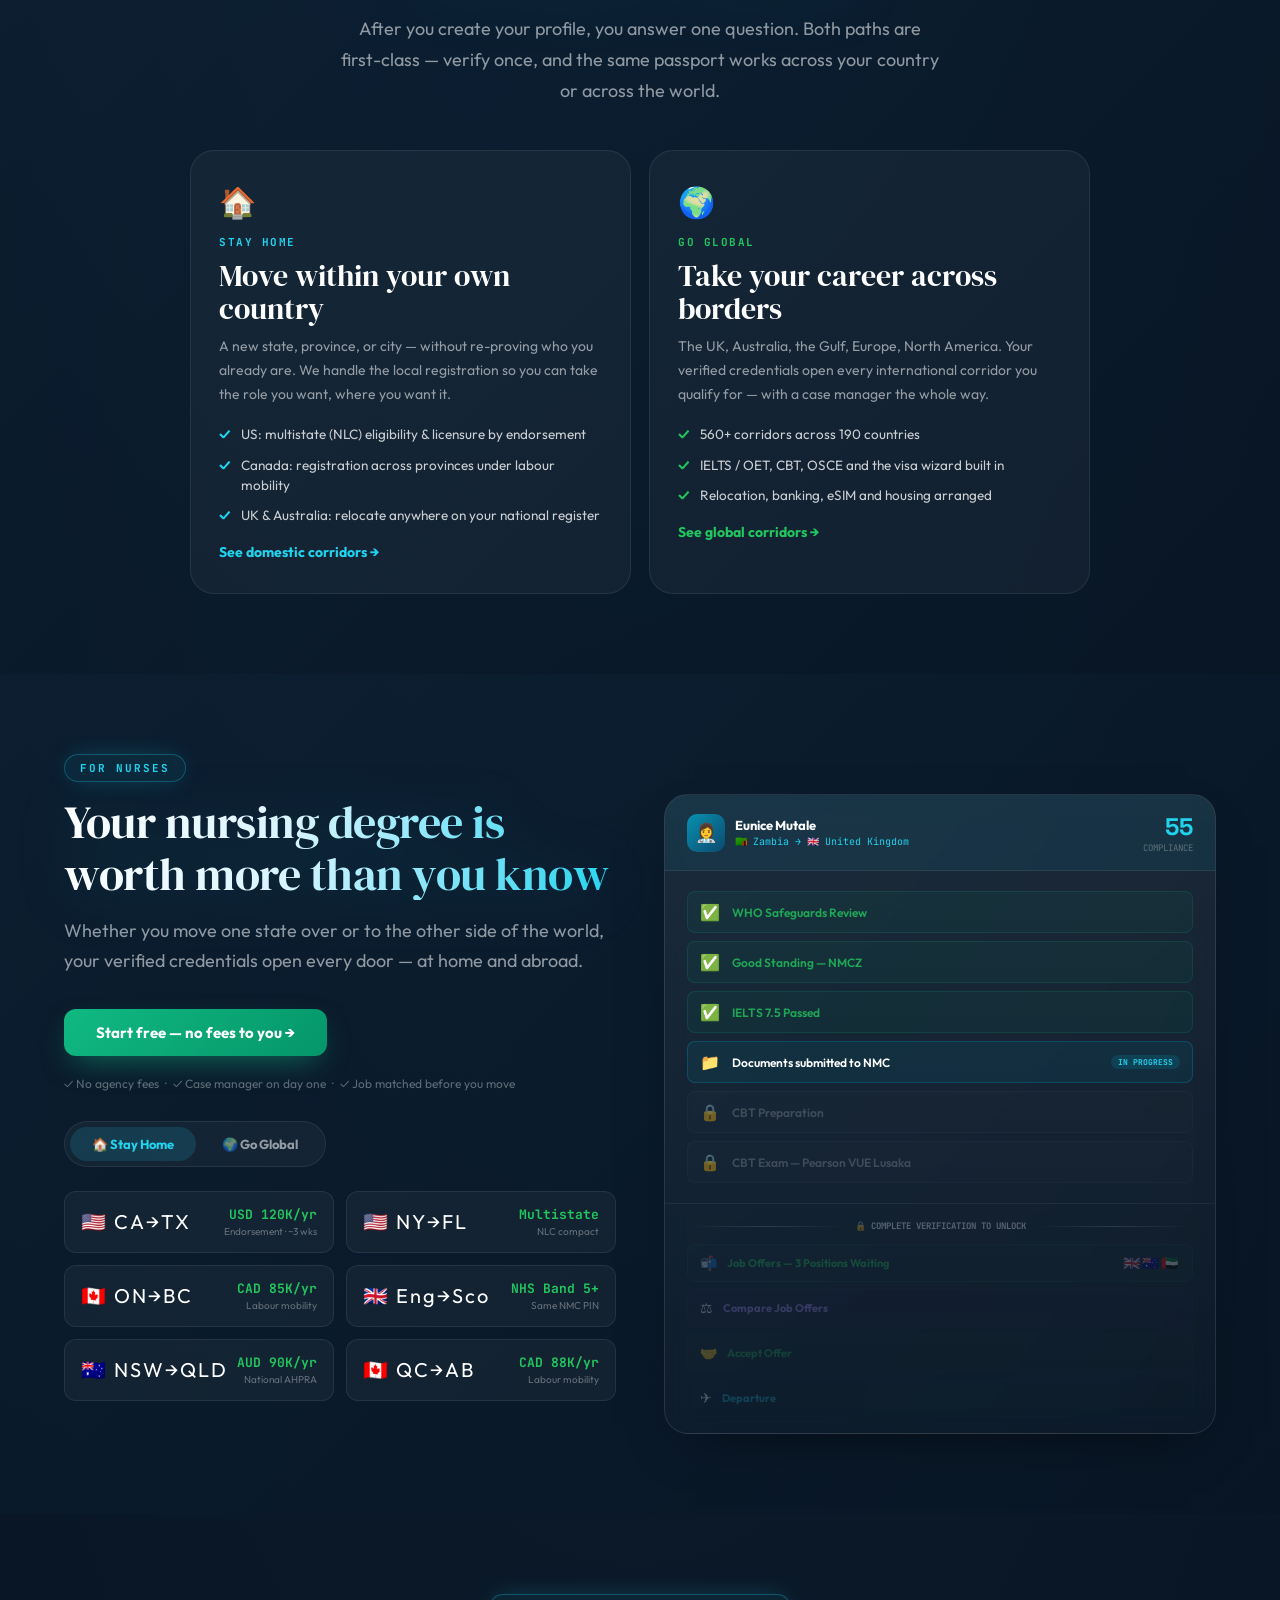
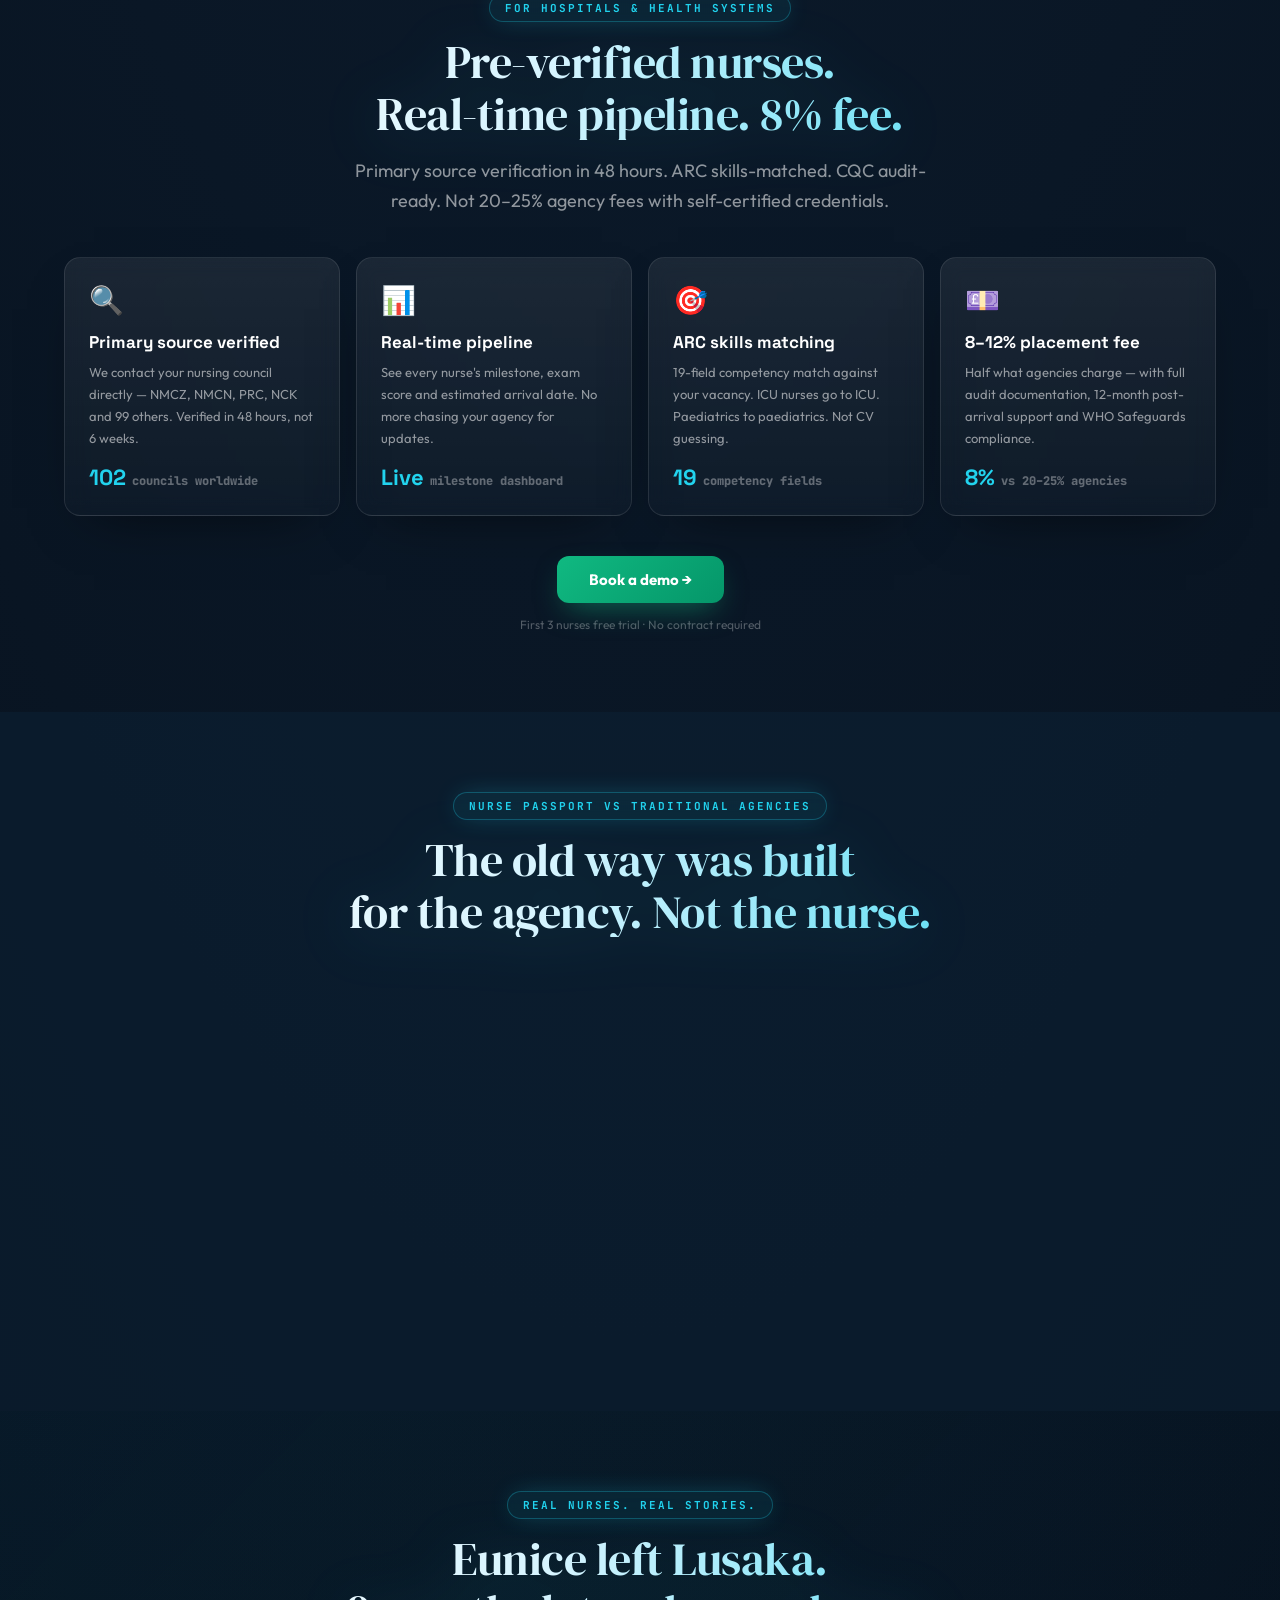
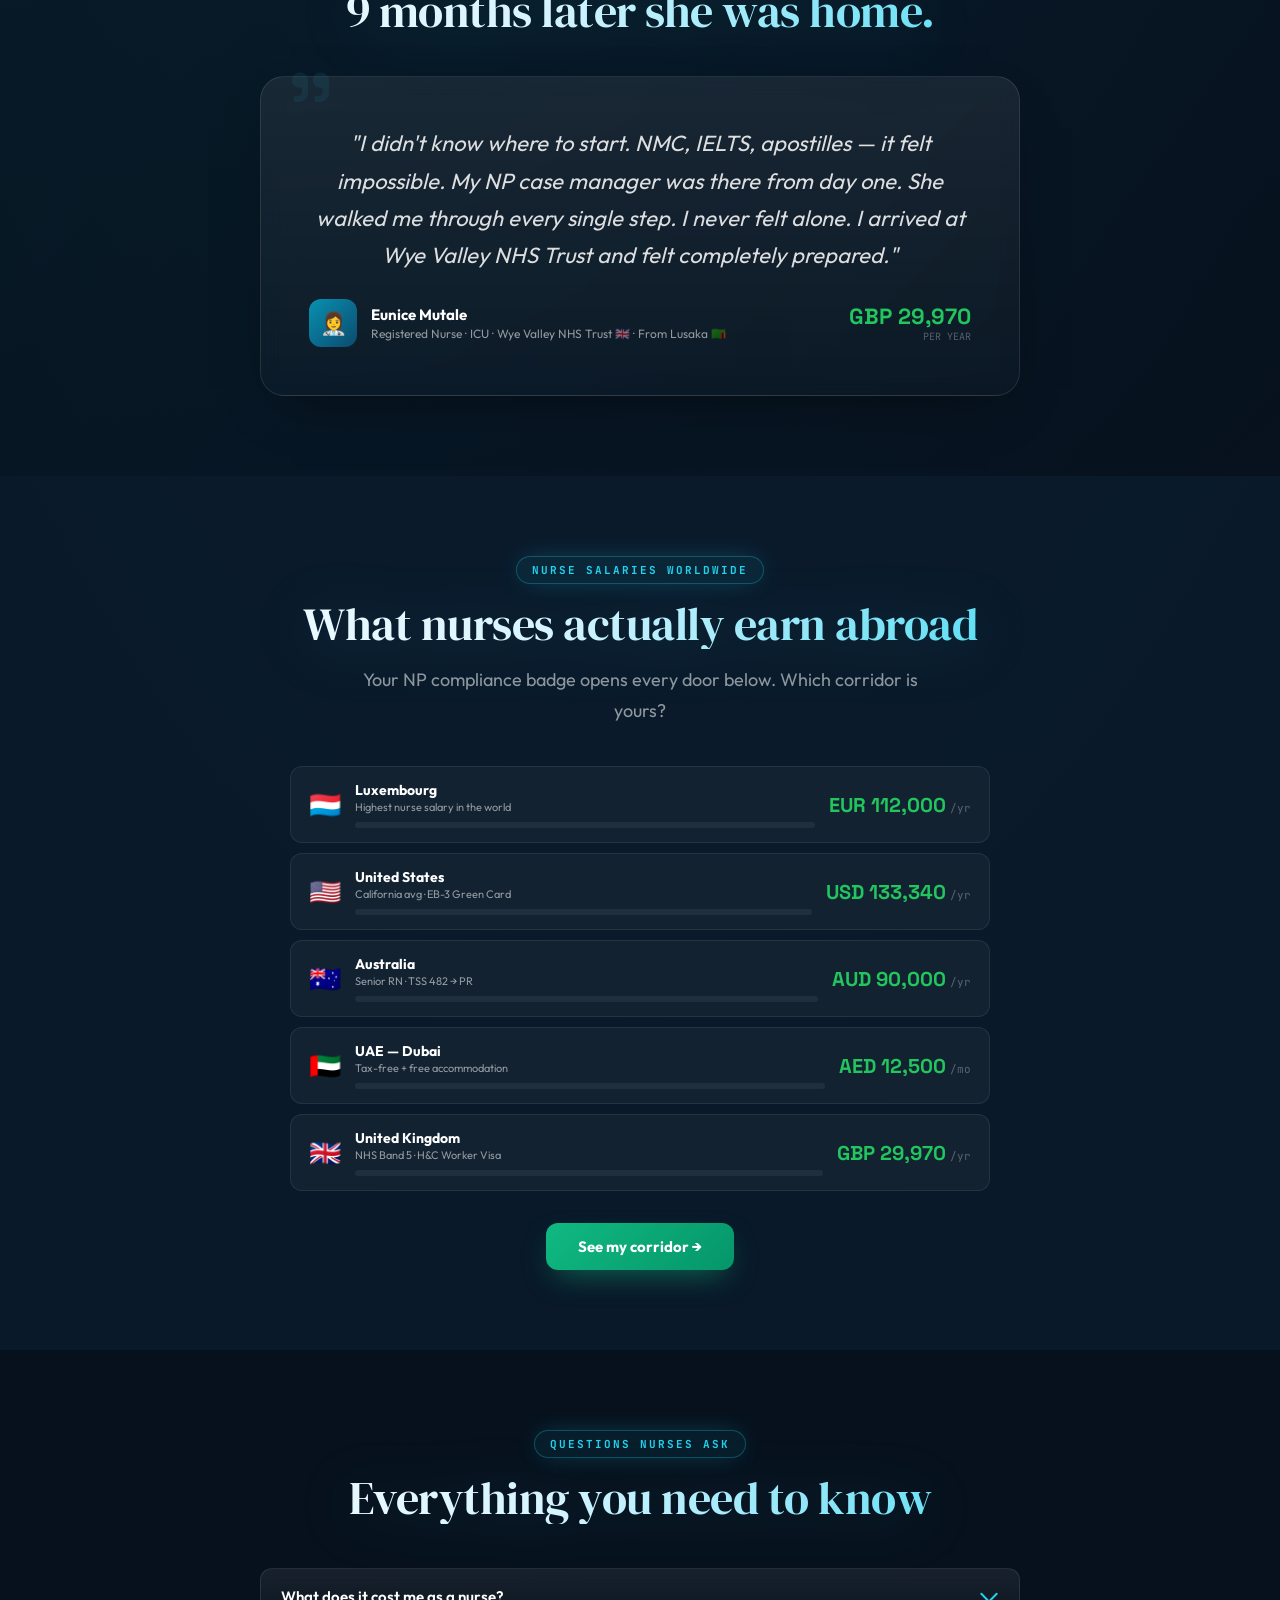
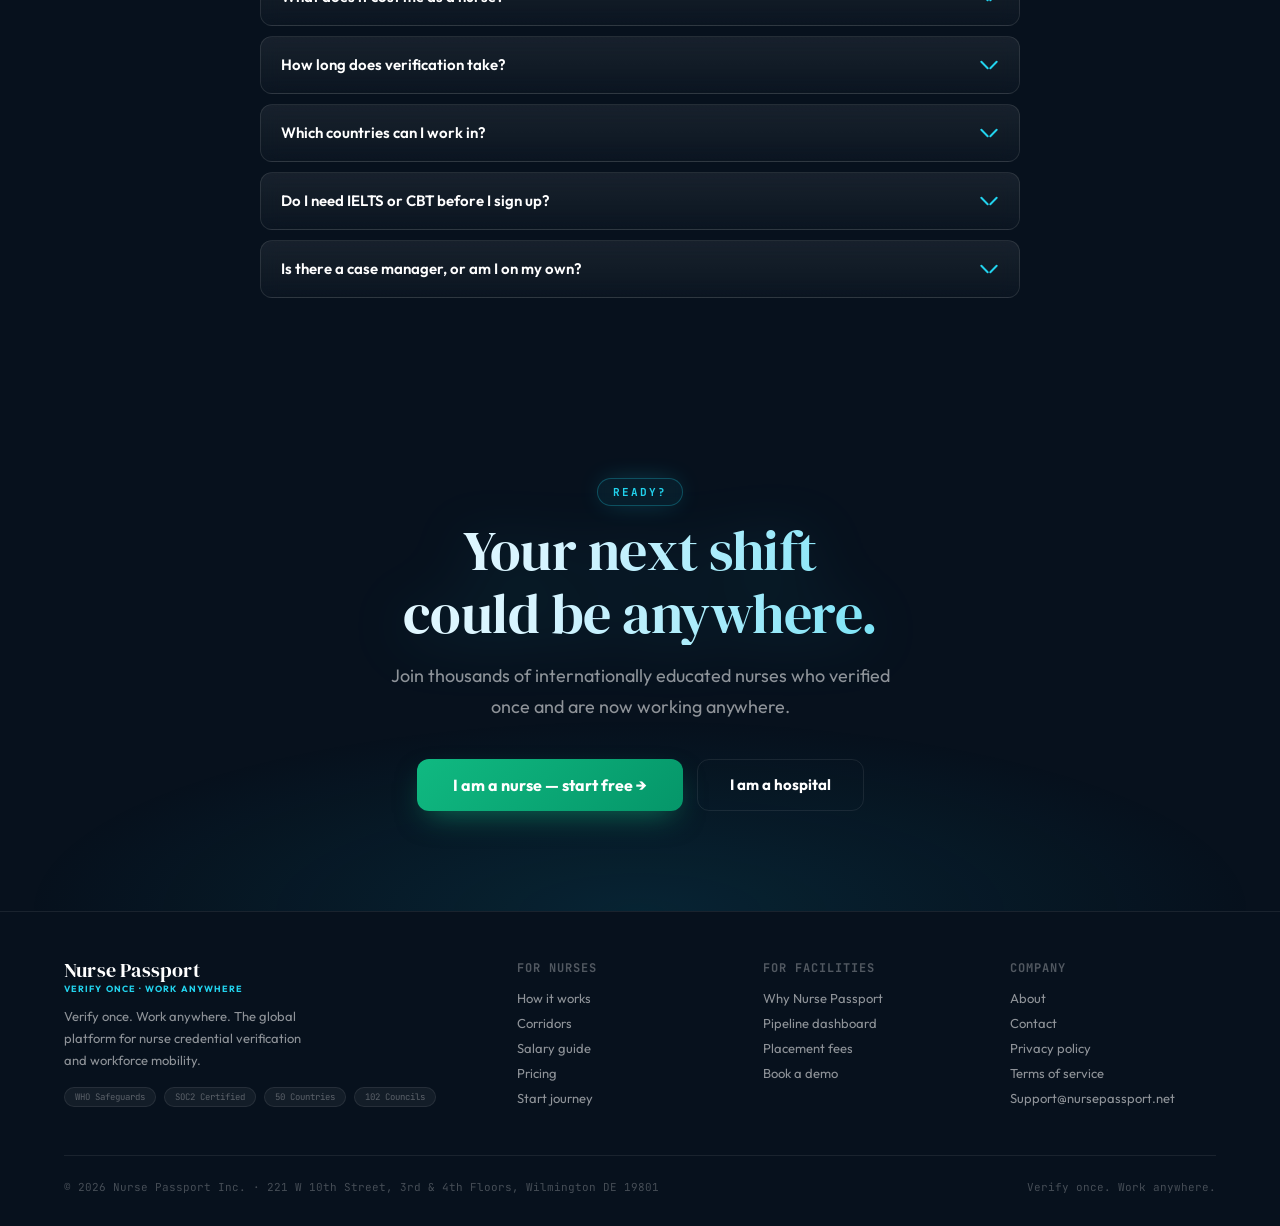
==== commit 5b83b2c9: "Add files via upload" ====
--- a/index.html
+++ b/index.html
@@ -19,7 +19,7 @@
 <link rel="preconnect" href="https://fonts.gstatic.com" crossorigin/>
 <link href="https://fonts.googleapis.com/css2?family=DM+Serif+Display:ital@0;1&family=Space+Grotesk:wght@400;500;600;700;800&family=Outfit:wght@300;400;500;600;700;800&family=JetBrains+Mono:wght@400;500;600&display=swap" rel="stylesheet"/>
 <link rel="stylesheet" href="styles.css"/>
-<style>.hero-figure{background-image:url("[data-uri]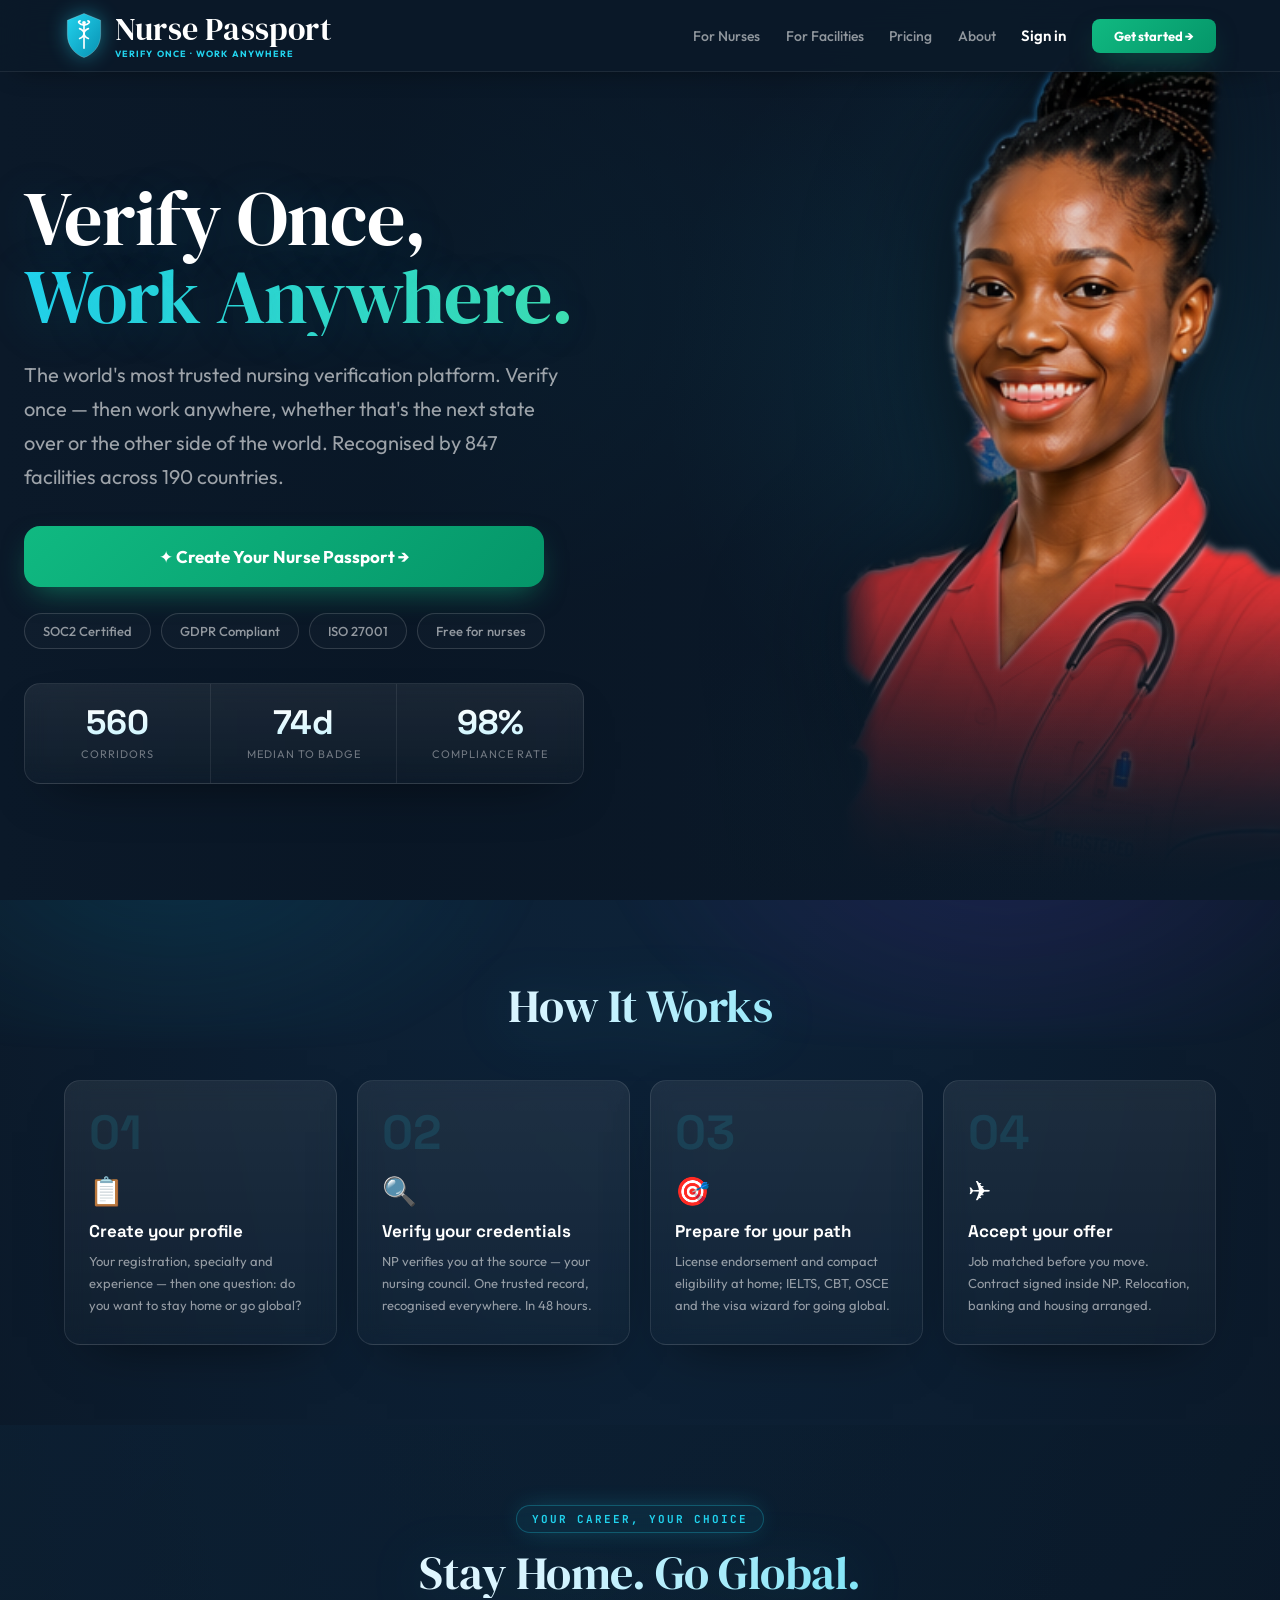
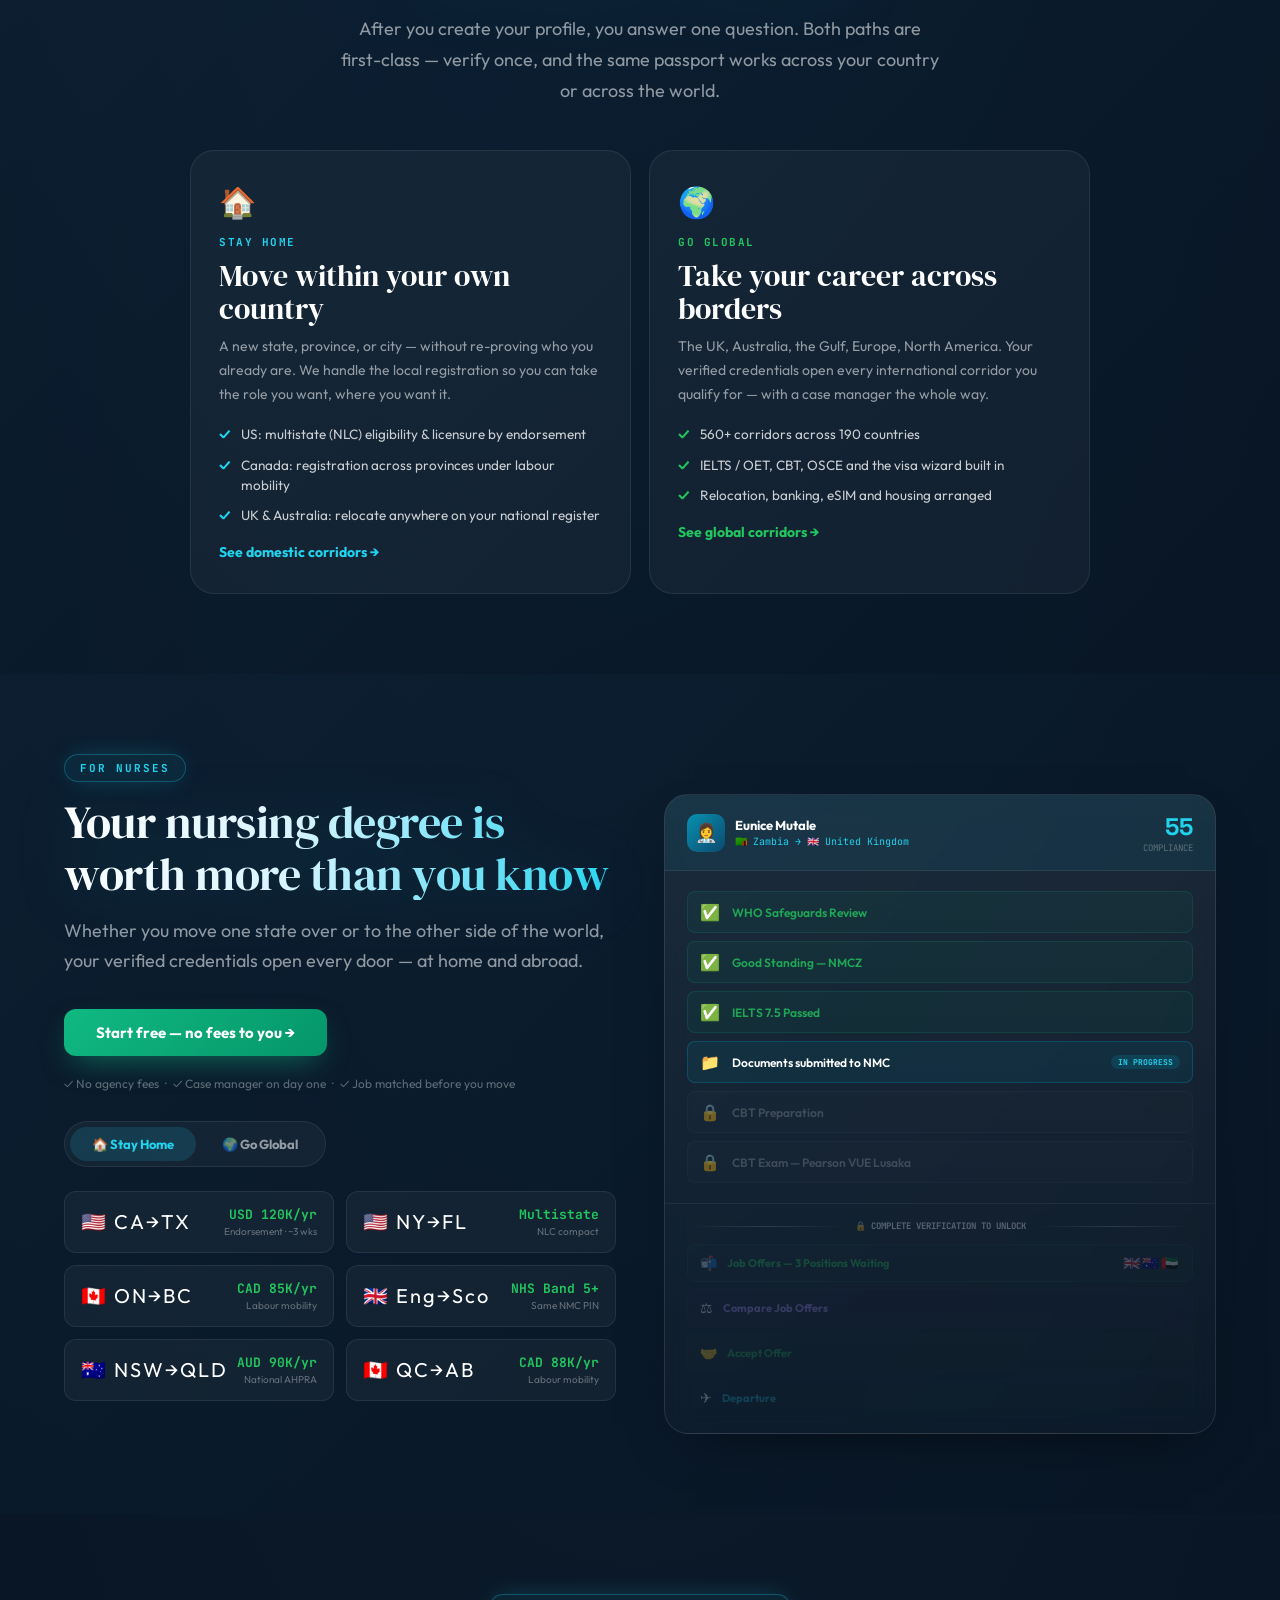
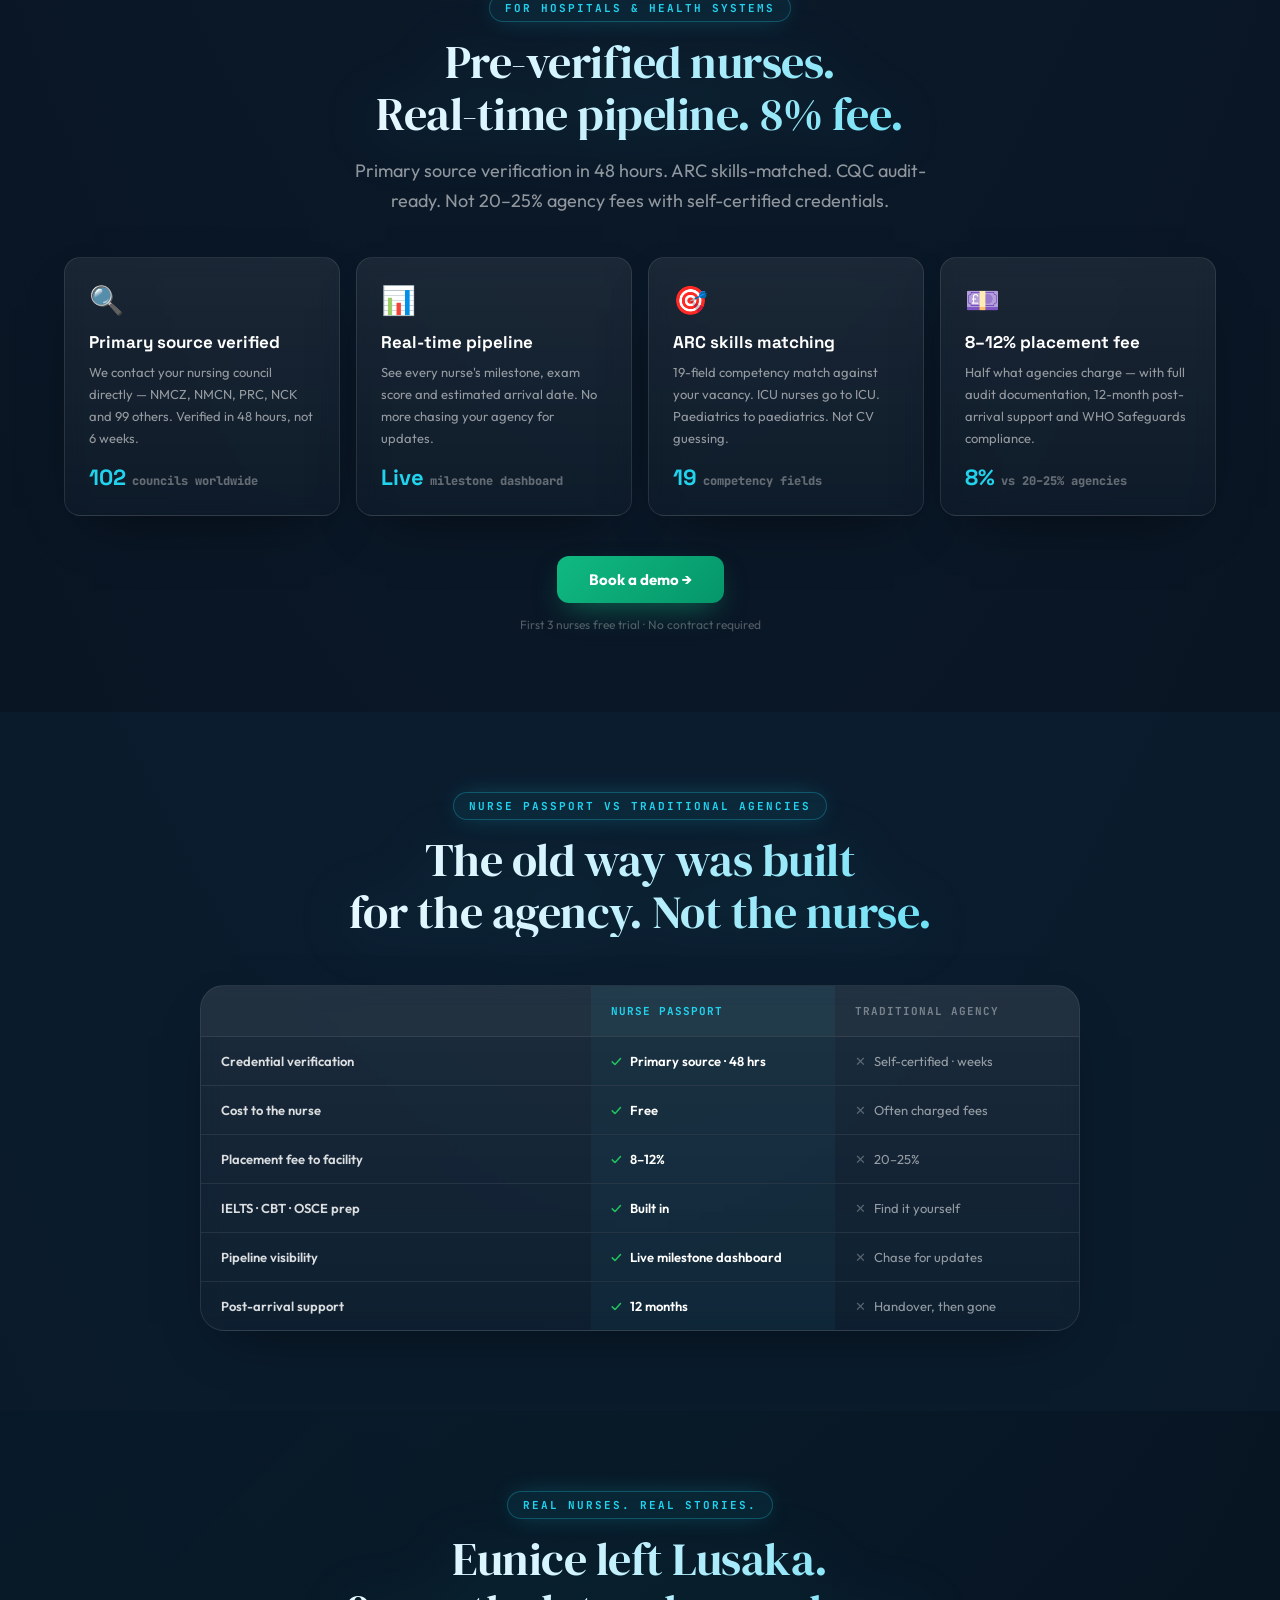
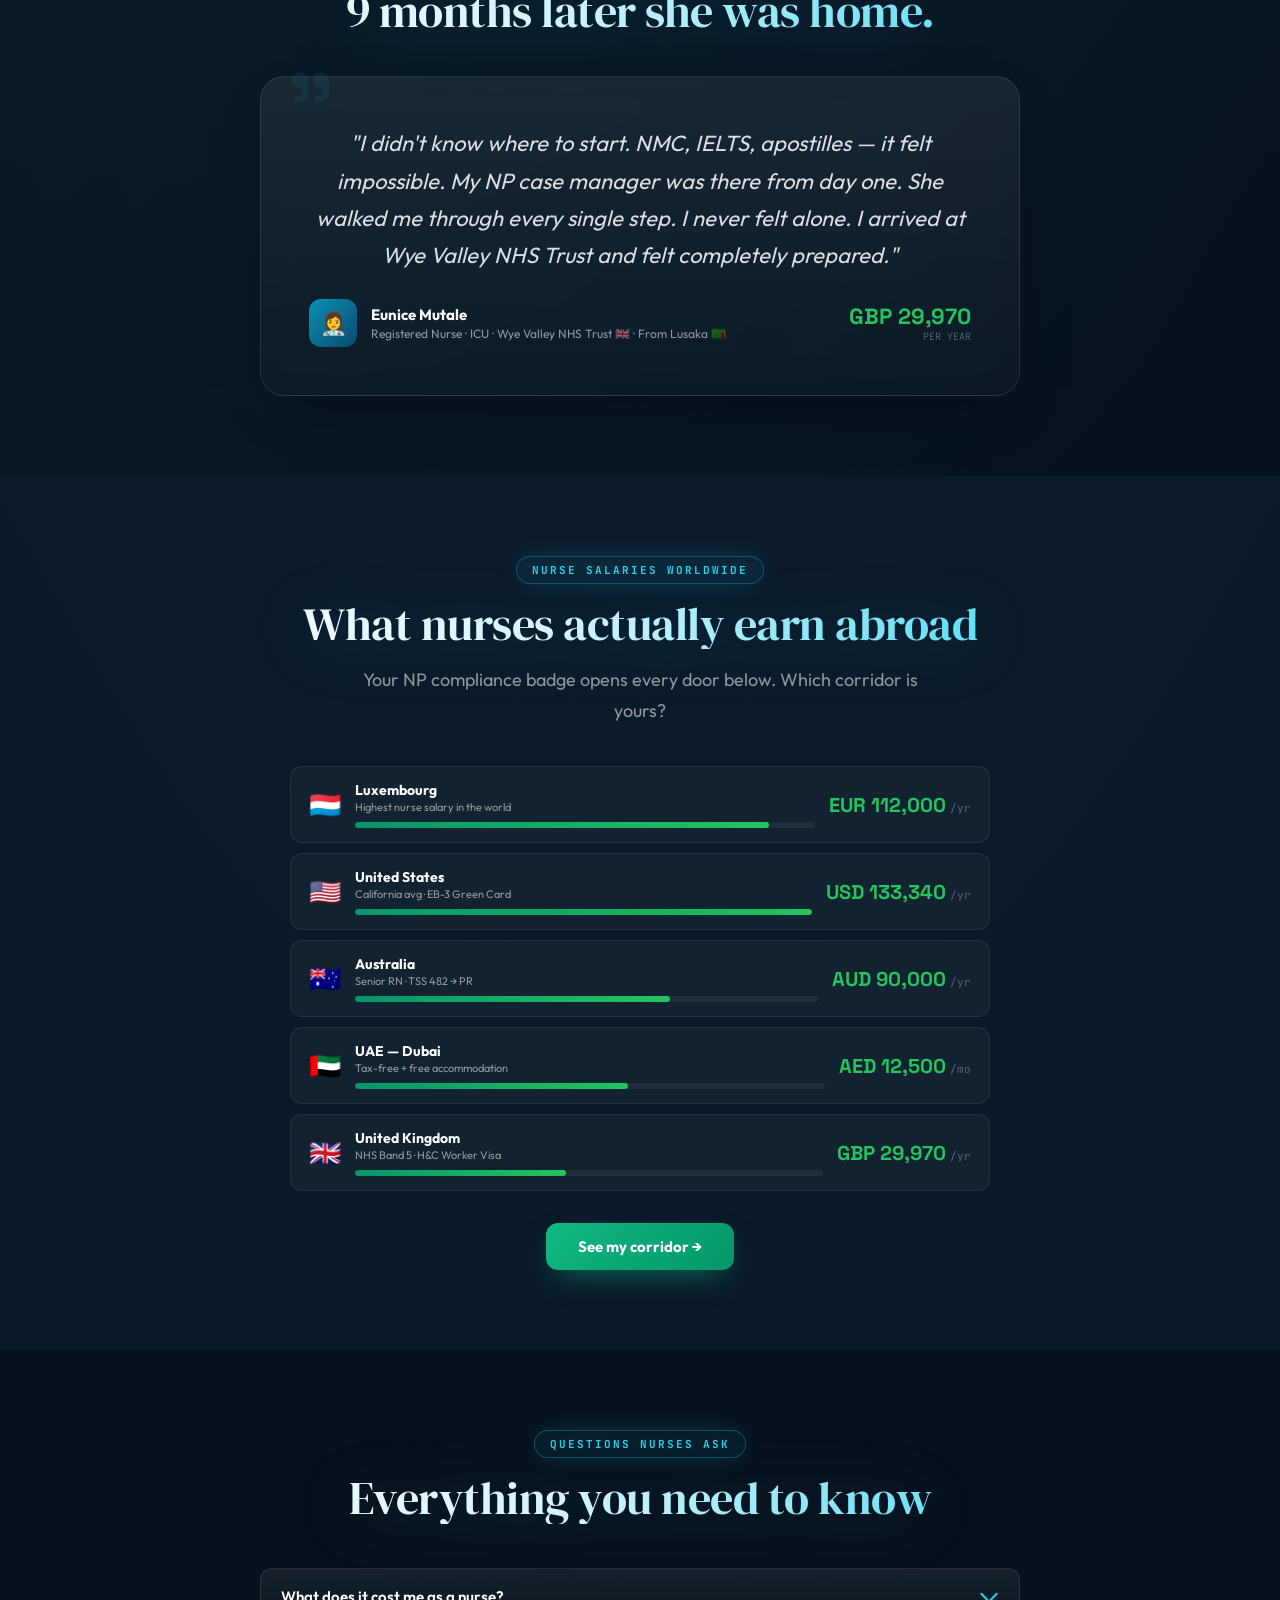
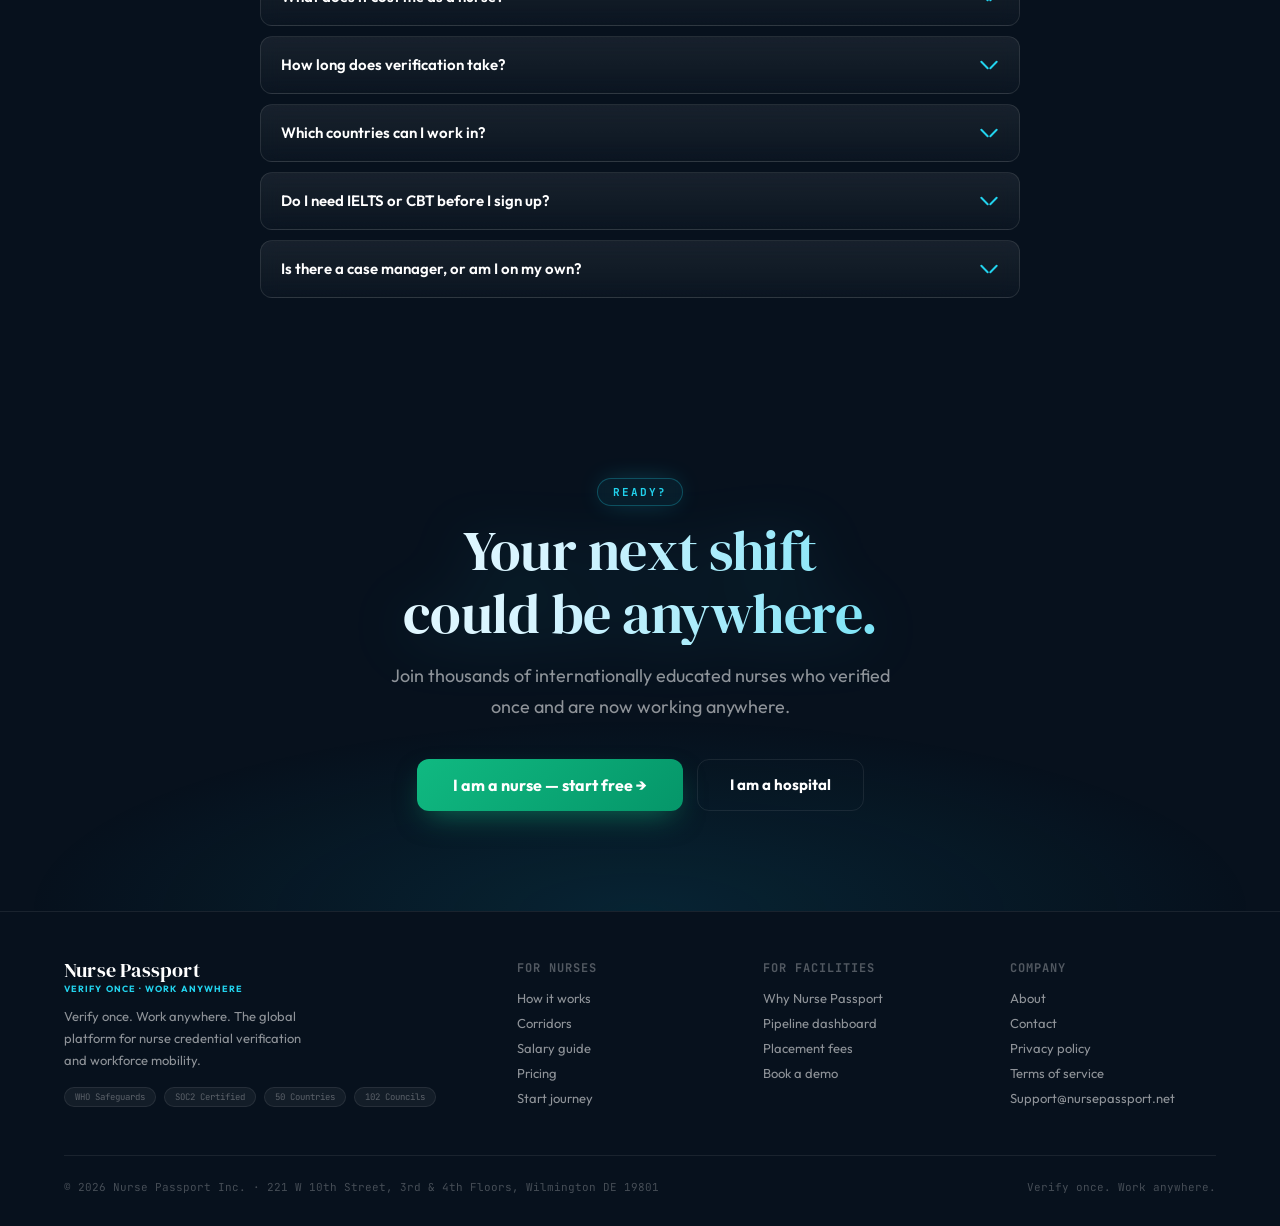
==== commit ad6dab38: "Add files via upload" ====
--- a/index.html
+++ b/index.html
@@ -14,7 +14,7 @@
 <meta name="robots" content="index,follow,max-image-preview:large"/>
 <link rel="canonical" href="https://nursepassport.net/"/>
 <title>Nurse Passport — Verify once. Work anywhere.</title>
-<link rel="icon" href="data:image/svg+xml,<svg xmlns='http://www.w3.org/2000/svg' viewBox='0 0 32 32'><rect width='32' height='32' rx='8' fill='%230B1929'/><rect x='13' y='7' width='6' height='18' rx='2' fill='%2322d3ee'/><rect x='7' y='13' width='18' height='6' rx='2' fill='%2322d3ee'/></svg>"/>
+<link rel="icon" href="data:image/svg+xml,<svg xmlns='http://www.w3.org/2000/svg' viewBox='0 0 32 32'><rect width='32' height='32' rx='7' fill='%230B1929'/><path d='M16 4L26 8V16C26 23 21 27 16 29C11 27 6 23 6 16V8Z' fill='%2322d3ee'/><g stroke='white' stroke-width='1.6' stroke-linecap='round'><line x1='16' y1='10' x2='16' y2='23'/><line x1='16' y1='13' x2='12' y2='11'/><line x1='16' y1='13' x2='20' y2='11'/></g><circle cx='16' cy='8.5' r='1.4' fill='white'/></svg>"/>
 <link rel="preconnect" href="https://fonts.googleapis.com"/>
 <link rel="preconnect" href="https://fonts.gstatic.com" crossorigin/>
 <link href="https://fonts.googleapis.com/css2?family=DM+Serif+Display:ital@0;1&family=Space+Grotesk:wght@400;500;600;700;800&family=Outfit:wght@300;400;500;600;700;800&family=JetBrains+Mono:wght@400;500;600&display=swap" rel="stylesheet"/>
@@ -490,6 +490,122 @@
   </div>
 </footer>
 
-<script src="site.js"></script>
+<script>
+document.documentElement.classList.add('js');
+function toggleMenu(){
+  const m=document.getElementById('mobileMenu');
+  const h=document.getElementById('ham');
+  const open=m.classList.toggle('open');
+  h.setAttribute('aria-expanded',open?'true':'false');
+  h.setAttribute('aria-label',open?'Close menu':'Open menu');
+  h.style.gap=open?'0':'5px';
+  const spans=h.querySelectorAll('span');
+  if(open){
+    spans[0].style.transform='rotate(45deg) translate(5px,5px)';
+    spans[1].style.opacity='0';
+    spans[2].style.transform='rotate(-45deg) translate(5px,-5px)';
+  } else {
+    spans.forEach(s=>{s.style.transform='';s.style.opacity='';});
+  }
+}
+// Close menu on outside click
+document.addEventListener('click',function(e){
+  const menu=document.getElementById('mobileMenu');
+  const ham=document.getElementById('ham');
+  if(menu.classList.contains('open') && !menu.contains(e.target) && !ham.contains(e.target)){
+    toggleMenu();
+  }
+});
+// Smooth scroll for anchor links
+document.querySelectorAll('a[href^="#"]').forEach(a=>{
+  a.addEventListener('click',function(e){
+    const target=document.querySelector(this.getAttribute('href'));
+    if(target){e.preventDefault();target.scrollIntoView({behavior:'smooth',block:'start'});}
+  });
+});
+// Nav scroll effect
+window.addEventListener('scroll',function(){
+  const nav=document.querySelector('nav');
+  nav.style.background=window.scrollY>20?'rgba(11,25,41,.97)':'rgba(11,25,41,.92)';
+});
+
+// ── FAQ accordion ──
+function toggleFaq(btn){
+  const item=btn.closest('.faq-item');
+  const ans=item.querySelector('.faq-a');
+  const open=item.classList.toggle('open');
+  btn.setAttribute('aria-expanded',open?'true':'false');
+  ans.style.maxHeight=open?ans.scrollHeight+'px':'0';
+}
+
+// ── Animated stat counters ──
+function animateCount(el){
+  const raw=el.dataset.target;
+  const num=parseFloat(raw.replace(/[^0-9.]/g,''));
+  const suffix=raw.replace(/[0-9.,]/g,'');
+  const hasPlus=/\+/.test(raw);
+  if(isNaN(num)){el.textContent=raw;return;}
+  const dur=1400,start=performance.now();
+  function tick(now){
+    const p=Math.min((now-start)/dur,1);
+    const eased=1-Math.pow(1-p,3);
+    const val=Math.round(num*eased);
+    el.textContent=val.toLocaleString()+suffix.replace('+','')+(hasPlus?'+':'');
+    if(p<1)requestAnimationFrame(tick);else el.textContent=raw;
+  }
+  requestAnimationFrame(tick);
+}
+
+// ── Tag elements for reveal + prep counters ──
+(function(){
+  const groups=[
+    ['.section-tag',0],['h2',0],['.section-sub',0],
+    ['.step-card',1],['.facility-card',1],['.corridor-pill',1],
+    ['.testimonial-card',0],['.faq-item',1],['.journey-preview',0],['.cta-pair',0]
+  ];
+  groups.forEach(([sel,stagger])=>{
+    document.querySelectorAll(sel).forEach((el,i)=>{
+      el.classList.add('reveal');
+      if(stagger)el.setAttribute('data-d',(i%4)+1);
+    });
+  });
+  // prep stat values
+  document.querySelectorAll('.stat-val').forEach(el=>{el.dataset.target=el.textContent;});
+})();
+
+// ── IntersectionObserver: reveals, counters, salary bars ──
+const reduce=window.matchMedia('(prefers-reduced-motion:reduce)').matches;
+if('IntersectionObserver'in window && !reduce){
+  const io=new IntersectionObserver((entries,obs)=>{
+    entries.forEach(e=>{
+      if(!e.isIntersecting)return;
+      const el=e.target;
+      el.classList.add('in');
+      if(el.classList.contains('stats-strip')||el.classList.contains('hero-stats')){
+        el.querySelectorAll('.stat-val').forEach(animateCount);
+      }
+      obs.unobserve(el);
+    });
+  },{threshold:0,rootMargin:'0px 0px -8% 0px'});
+  document.querySelectorAll('.reveal,.salary-row,.stats-strip,.hero-stats').forEach(el=>io.observe(el));
+  // safety net: reveal everything after 1.5s no matter what
+  setTimeout(function(){document.querySelectorAll('.reveal,.salary-row').forEach(el=>el.classList.add('in'));},1500);
+}else{
+  document.querySelectorAll('.reveal').forEach(el=>el.classList.add('in'));
+  document.querySelectorAll('.salary-row').forEach(el=>el.classList.add('in'));
+}
+
+// ── Corridor toggle: Domestic / Global (scoped per section) ──
+function switchCorridors(mode,btn){
+  const scope=btn.closest('section')||document;
+  scope.querySelectorAll('.seg button').forEach(b=>b.classList.toggle('active',b===btn));
+  scope.querySelectorAll('.corr-group').forEach(g=>{
+    const on=g.dataset.mode===mode;
+    g.classList.toggle('show',on);
+    if(on)g.querySelectorAll('.reveal').forEach(el=>el.classList.add('in'));
+  });
+}
+
+</script>
 </body>
 </html>
--- a/styles.css
+++ b/styles.css
@@ -309,9 +309,10 @@
 }
 @media(max-width:640px){
   .mobile-menu.open{display:flex}
+  section{padding:54px 5%}
   nav{padding:10px 4%}
   .nav-right{gap:14px}
-  .hero{padding-top:104px;justify-content:flex-start}
+  .hero{padding-top:104px;padding-bottom:36px;justify-content:flex-start;min-height:auto}
   h1{letter-spacing:-.5px}
   .hero-figure{top:46px;bottom:auto;right:-4%;width:76%;max-width:none;height:64vh;background-position:top right;background-size:contain;opacity:.16}
   .hero::after{background:
@@ -330,8 +331,8 @@
   .salary-bar-wrap{display:block}
 }
 /* ── SCROLL REVEAL ────────────────────────────────── */
-.reveal{opacity:0;transform:translateY(24px);transition:opacity .7s cubic-bezier(.16,1,.3,1),transform .7s cubic-bezier(.16,1,.3,1)}
-.reveal.in{opacity:1;transform:none}
+html.js .reveal{opacity:0;transform:translateY(24px);transition:opacity .7s cubic-bezier(.16,1,.3,1),transform .7s cubic-bezier(.16,1,.3,1)}
+html.js .reveal.in{opacity:1;transform:none}
 .reveal[data-d="1"]{transition-delay:.08s}
 .reveal[data-d="2"]{transition-delay:.16s}
 .reveal[data-d="3"]{transition-delay:.24s}
